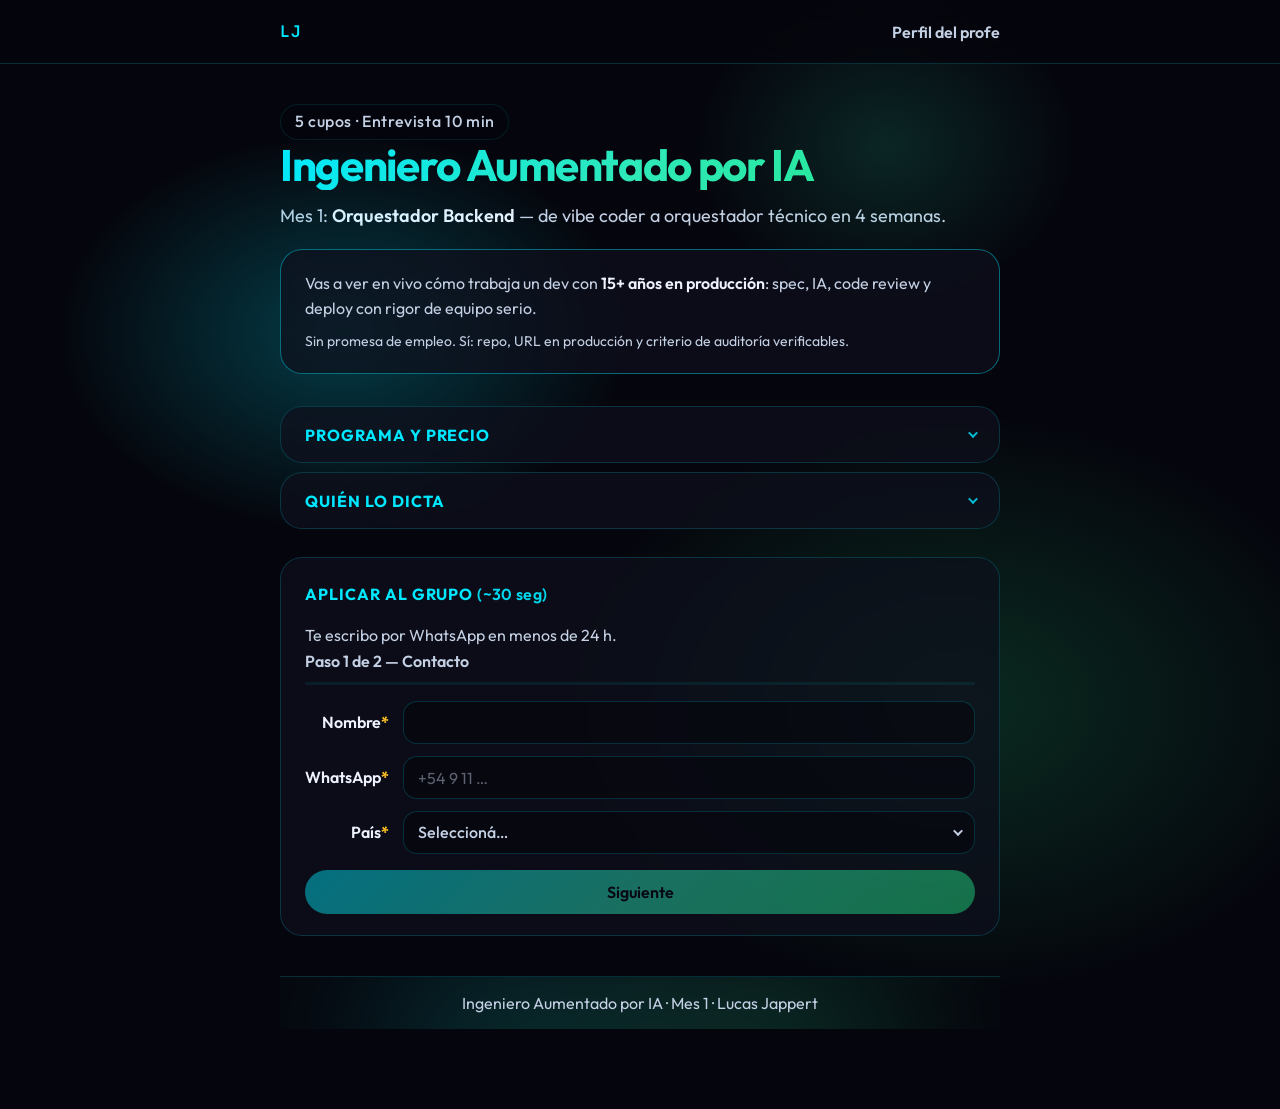
==== index.html @ c698e718 "asd" ====
<!DOCTYPE html>
<html lang="es">

<head>
	<meta charset="UTF-8" />
	<meta name="viewport" content="width=device-width, initial-scale=1" />
	<meta name="theme-color" content="#05060d" />
	<meta name="author" content="Lucas Jappert" />
	<link rel="icon" type="image/svg+xml" href="favicon.svg" />
	<title>Ingeniero Aumentado por IA — Grupo Mes 1</title>
	<meta name="description"
		content="4 semanas · FastAPI · Cursor · code review en vivo. Backend deployado para entrevistas. 5 cupos." />
	<link rel="preconnect" href="https://fonts.googleapis.com" />
	<link rel="preconnect" href="https://fonts.gstatic.com" crossorigin />
	<link
		href="https://fonts.googleapis.com/css2?family=JetBrains+Mono:wght@400;500;600&family=Outfit:wght@400;500;600;700&display=swap"
		rel="stylesheet" />
	<link rel="stylesheet" href="css/styles.css" />
	<script src="js/config.js"></script>
	<!-- Red neuronal (canvas): desactivado — ver js/neural-bg.js -->
	<!-- <script src="js/neural-bg.js" defer></script> -->
	<script src="js/meta-pixel.js" defer></script>
	<script src="js/apply-form.js" defer></script>
	<script src="js/landing-events.js" defer></script>
</head>

<body>

	<header class="site-nav">
		<div class="site-nav__inner">
			<a class="site-nav__brand" href="https://lucasjappert.github.io/myprofile/" target="_blank"
				rel="noopener">LJ</a>
			<a class="site-nav__link" href="https://lucasjappert.github.io/myprofile/" target="_blank"
				rel="noopener">Perfil del profe</a>
		</div>
	</header>

	<main class="wrap">
		<div class="page-mesh" aria-hidden="true">
			<span class="page-mesh__blob page-mesh__blob--cyan"></span>
			<span class="page-mesh__blob page-mesh__blob--green"></span>
			<span class="page-mesh__blob page-mesh__blob--agua"></span>
			<!-- <span class="page-mesh__blob page-mesh__blob--soft"></span> -->
		</div>
		<header class="hero">
			<p class="chip">5 cupos · Entrevista 10 min</p>
			<h1 class="hero__title">Ingeniero Aumentado por IA</h1>
			<p class="lead">
				Mes 1: <strong>Orquestador Backend</strong> — de vibe coder a orquestador técnico en 4 semanas.
			</p>
			<aside class="hero-trust" role="note">
				<p class="hero-trust__main">
					Vas a ver en vivo cómo trabaja un dev con <strong>15+ años en producción</strong>: spec, IA, code
					review y
					deploy con rigor de equipo serio.
				</p>
				<p class="hero-trust__disclaimer">
					Sin promesa de empleo. Sí: repo, URL en producción y criterio de auditoría verificables.
				</p>
			</aside>
		</header>

		<div id="config-warn" class="config-warn" role="status">
			Falta la URL del formulario en <code>js/config.js</code> (<code>FORM_SUBMIT_URL</code>).
		</div>

		<details class="card card--collapsible card--programa">
			<summary class="card__summary">
				<h2 class="section-title">Programa y precio</h2>
				<span class="card__chevron" aria-hidden="true"></span>
			</summary>
			<div class="card__panel">
				<ul class="clean">
					<li><strong>spec → IA ejecuta → vos auditás</strong> (sin vibe coding)</li>
					<li>API <strong>FastAPI</strong> deployada + repo para entrevistas</li>
					<li>Code review: seguridad, tests, mantenibilidad</li>
				</ul>
				<div class="meta-grid meta-grid--compact">
					<div><strong>4 semanas</strong> · 3 clases/semana × 1,5 h</div>
					<div><strong>Grupo:</strong> 5 personas</div>
					<div><strong>Inversión:</strong> <s>USD 249</s> <strong>USD 199</strong>/mes — grupo fundador (+ Cursor Pro ~USD 20/mes)</div>
				</div>
			</div>
		</details>

		<details class="card card--collapsible profe">
			<summary class="card__summary">
				<h2 class="section-title">Quién lo dicta</h2>
				<span class="card__chevron" aria-hidden="true"></span>
			</summary>
			<div class="card__panel">
				<p>
					<strong>Lucas Jappert</strong> · Responsable de Sistemas · 15+ años en producción.<br />
					FastAPI, Node/Vue, Azure DevOps y flujo diario con Cursor en equipo real.
				</p>
				<p>
					<a href="https://lucasjappert.github.io/myprofile/" target="_blank" rel="noopener">Perfil del
						profe</a>
				</p>
			</div>
		</details>

		<section class="card apply-section" id="aplicar">
			<h2 class="section-title">Aplicar al grupo <span class="section-title__meta">(~30 seg)</span></h2>
			<p class="apply-intro">Te escribo por WhatsApp en menos de 24 h.</p>

			<div class="form-steps-header">
				<div class="form-step-meta">
					<p class="form-step-label" id="form-step-label" aria-live="polite">Paso 1 de 2 — Contacto</p>
					<button type="button" class="form-step-back" id="form-prev" hidden>← Atrás</button>
				</div>
				<div class="form-progress" role="progressbar" aria-valuemin="0" aria-valuemax="100" aria-valuenow="0"
					id="form-progress">
					<div class="form-progress__bar" id="form-progress-bar"></div>
				</div>
			</div>

			<form id="apply-form" class="apply-form" novalidate>
				<p class="form-error" role="alert" hidden></p>

				<div class="hp-field" aria-hidden="true">
					<label for="website">Sitio web</label>
					<input type="text" id="website" name="website" tabindex="-1" autocomplete="off" />
				</div>

				<input type="hidden" name="utm_source" />
				<input type="hidden" name="utm_medium" />
				<input type="hidden" name="utm_campaign" />
				<input type="hidden" name="utm_content" />
				<input type="hidden" name="utm_term" />

				<fieldset class="form-group is-active" data-step="1">
					<legend class="form-legend visually-hidden">Contacto</legend>
					<div class="form-field form-field--inline">
						<label for="nombre">Nombre <span class="req">*</span></label>
						<input type="text" id="nombre" name="nombre" required autocomplete="name" />
					</div>
					<div class="form-field form-field--inline">
						<label for="whatsapp">WhatsApp <span class="req">*</span></label>
						<input type="tel" id="whatsapp" name="whatsapp" required placeholder="+54 9 11 …"
							autocomplete="tel" />
					</div>
					<div class="form-field form-field--inline" data-field="pais">
						<span class="form-label" id="pais-label">País <span class="req">*</span></span>
						<div class="field-picker" data-mode="single" data-placeholder="Seleccioná…" role="radiogroup"
							aria-labelledby="pais-label">
							<button type="button" class="field-picker__trigger" aria-haspopup="listbox"
								aria-expanded="false">
								<span class="field-picker__text">Seleccioná…</span>
								<span class="field-picker__chevron" aria-hidden="true"></span>
							</button>
							<div class="field-picker__backdrop" hidden></div>
							<div class="field-picker__sheet" role="listbox" hidden>
								<label class="field-picker__option chip"><input class="visually-hidden" type="radio"
										name="pais" value="Argentina" required
										aria-required="true" /><span>Argentina</span></label>
								<label class="field-picker__option chip"><input class="visually-hidden" type="radio"
										name="pais" value="México" /><span>México</span></label>
								<label class="field-picker__option chip"><input class="visually-hidden" type="radio"
										name="pais" value="Colombia" /><span>Colombia</span></label>
								<label class="field-picker__option chip"><input class="visually-hidden" type="radio"
										name="pais" value="Chile" /><span>Chile</span></label>
								<label class="field-picker__option chip"><input class="visually-hidden" type="radio"
										name="pais" value="España" /><span>España</span></label>
								<label class="field-picker__option chip"><input class="visually-hidden" type="radio"
										name="pais" value="Uruguay" /><span>Uruguay</span></label>
								<label class="field-picker__option chip"><input class="visually-hidden" type="radio"
										name="pais" value="Perú" /><span>Perú</span></label>
								<label class="field-picker__option chip"><input class="visually-hidden" type="radio"
										name="pais" value="otro" /><span>Otro</span></label>
							</div>
						</div>
					</div>
					<div id="pais-otro-wrap" class="form-field form-field--inline hidden">
						<label for="pais_otro">¿Cuál? <span class="opt">(opcional)</span></label>
						<input type="text" id="pais_otro" name="pais_otro" placeholder="País o zona horaria" />
					</div>
				</fieldset>

				<fieldset class="form-group" data-step="2" hidden>
					<legend class="form-legend visually-hidden">Tu perfil</legend>
					<div class="form-field" data-field="experiencia">
						<span class="form-label" id="experiencia-label">¿Cuánto llevás escribiendo código? <span
								class="req">*</span></span>
						<div class="field-picker" data-mode="single" data-placeholder="Elegí una opción"
							role="radiogroup" aria-labelledby="experiencia-label">
							<button type="button" class="field-picker__trigger" aria-haspopup="listbox"
								aria-expanded="false">
								<span class="field-picker__text">Elegí una opción</span>
								<span class="field-picker__chevron" aria-hidden="true"></span>
							</button>
							<div class="field-picker__backdrop" hidden></div>
							<div class="field-picker__sheet" role="listbox" hidden>
								<label class="field-picker__option chip"><input class="visually-hidden" type="radio"
										name="experiencia" value="nada" required
										aria-required="true" /><span>Nada</span></label>
								<label class="field-picker__option chip"><input class="visually-hidden" type="radio"
										name="experiencia" value="menos-6m" /><span>&lt; 6 meses</span></label>
								<label class="field-picker__option chip"><input class="visually-hidden" type="radio"
										name="experiencia" value="6m-2a" /><span>6 meses – 2 años</span></label>
								<label class="field-picker__option chip"><input class="visually-hidden" type="radio"
										name="experiencia" value="2-5a" /><span>2 – 5 años</span></label>
								<label class="field-picker__option chip"><input class="visually-hidden" type="radio"
										name="experiencia" value="5a-mas" /><span>&gt; 5 años</span></label>
							</div>
						</div>
					</div>
					<div class="form-field" data-field="areas">
						<span class="form-label" id="areas-label">¿En qué áreas te movés? <span
								class="req">*</span></span>
						<div class="field-picker" data-mode="multi" data-placeholder="Elegí una o más" role="group"
							aria-labelledby="areas-label">
							<button type="button" class="field-picker__trigger" aria-haspopup="listbox"
								aria-expanded="false">
								<span class="field-picker__text">Elegí una o más</span>
								<span class="field-picker__chevron" aria-hidden="true"></span>
							</button>
							<div class="field-picker__backdrop" hidden></div>
							<div class="field-picker__sheet" role="listbox" hidden>
								<label class="field-picker__option chip"><input class="visually-hidden" type="checkbox"
										name="areas" value="Frontend" /><span>Frontend</span></label>
								<label class="field-picker__option chip"><input class="visually-hidden" type="checkbox"
										name="areas" value="Backend" /><span>Backend</span></label>
								<label class="field-picker__option chip"><input class="visually-hidden" type="checkbox"
										name="areas" value="Full stack" /><span>Full stack</span></label>
								<label class="field-picker__option chip"><input class="visually-hidden" type="checkbox"
										name="areas" value="Base de datos" /><span>Base de datos</span></label>
								<label class="field-picker__option chip"><input class="visually-hidden" type="checkbox"
										name="areas" value="DevOps" /><span>DevOps / infra</span></label>
								<label class="field-picker__option chip"><input class="visually-hidden" type="checkbox"
										name="areas" value="Ninguna" /><span>Ninguna</span></label>
								<div class="field-picker__footer">
									<button type="button" class="btn btn-primary field-picker__done">Listo</button>
								</div>
							</div>
						</div>
					</div>
					<div class="form-field" data-field="ia_codear">
						<span class="form-label" id="ia-codear-label">¿Usaste IA para codear? <span
								class="req">*</span></span>
						<div class="field-picker" data-mode="single" data-placeholder="Elegí una opción"
							role="radiogroup" aria-labelledby="ia-codear-label">
							<button type="button" class="field-picker__trigger" aria-haspopup="listbox"
								aria-expanded="false">
								<span class="field-picker__text">Elegí una opción</span>
								<span class="field-picker__chevron" aria-hidden="true"></span>
							</button>
							<div class="field-picker__backdrop" hidden></div>
							<div class="field-picker__sheet" role="listbox" hidden>
								<label class="field-picker__option chip"><input class="visually-hidden" type="radio"
										name="ia_codear" value="cursor-diario" required
										aria-required="true" /><span>Cursor a diario</span></label>
								<label class="field-picker__option chip"><input class="visually-hidden" type="radio"
										name="ia_codear" value="chatgpt-ocasional" /><span>ChatGPT
										ocasional</span></label>
								<label class="field-picker__option chip"><input class="visually-hidden" type="radio"
										name="ia_codear" value="poco" /><span>Poco / recién</span></label>
								<label class="field-picker__option chip"><input class="visually-hidden" type="radio"
										name="ia_codear" value="no-ia" /><span>No uso IA para codear</span></label>
							</div>
						</div>
					</div>
					<p class="form-profile-warn" id="profile-warn" role="status" hidden>
						Revisá: marcaste sin experiencia pero sí áreas o IA avanzada.
					</p>
					<div class="form-field" data-field="costaria">
						<div class="form-label-row">
							<label for="costaria">¿Qué te costaría más implementar solo hoy?
								<span class="label-meta">(1–3 frases) <span class="req">*</span></span></label>
							<span class="form-char-count" id="costaria-count" aria-live="polite">0 / 15</span>
						</div>
						<textarea id="costaria" name="costaria" rows="1" required
							placeholder="Ej: API con auth y deploy en un VPS" data-autogrow></textarea>
					</div>
					<div class="form-field form-field--optional-row">
						<input type="url" id="github" name="github" placeholder="GitHub / GitLab (opcional)" />
						<input type="email" id="email" name="email" placeholder="Email (opcional)"
							autocomplete="email" />
					</div>
				</fieldset>

				<div class="form-step-nav-wrap">
					<div class="form-step-nav">
						<button type="button" class="btn btn-primary" id="form-next" disabled>Siguiente</button>
						<button type="submit" class="btn btn-primary btn-submit" id="form-submit" hidden disabled>
							<span class="btn-label">Aplicar al grupo</span>
							<span class="btn-loading" hidden>Enviando…</span>
						</button>
					</div>
				</div>
				<p class="form-post-cta" id="form-post-cta">
					No es pago ni cupo garantizado. Te escribo por WhatsApp para la entrevista de 10 min.
				</p>
			</form>
		</section>

		<footer class="site-footer">
			<p>Ingeniero Aumentado por IA · Mes 1 · Lucas Jappert</p>
			<span class="site-footer__glow" aria-hidden="true"></span>
		</footer>
	</main>

	<div id="form-submit-overlay" class="form-submit-overlay" hidden aria-hidden="true">
		<div class="form-submit-overlay__panel" role="status" aria-live="polite" aria-busy="true">
			<div class="form-submit-overlay__spinner" aria-hidden="true"></div>
			<p class="form-submit-overlay__title">Enviando tu aplicación</p>
			<p class="form-submit-overlay__hint">Solo unos segundos. No cierres esta pestaña.</p>
		</div>
	</div>
</body>

</html>
---- css/styles.css ----
:root {
  --celeste: #00e8ff;
  --celeste-dim: #00b8d4;
  --agua: #2ee8b8;
  --agua-dim: #1bc99a;
  --verde: #22e884;
  --verde-dim: #0d9f6e;

  --bg-deep: #05060d;
  --bg-surface: #0c0e18;
  --bg-card: rgba(14, 16, 28, 0.72);
  --text: #eef2ff;
  --text-muted: #c4d0e4;
  --border: rgba(0, 232, 255, 0.18);
  --gradient-brand: linear-gradient(
    135deg,
    var(--celeste) 0%,
    var(--agua) 50%,
    var(--verde) 100%
  );
  --gradient-soft: linear-gradient(
    120deg,
    rgba(0, 232, 255, 0.1),
    rgba(46, 232, 184, 0.08),
    rgba(34, 232, 132, 0.1)
  );
  --shadow-glow: 0 0 32px rgba(0, 232, 255, 0.12), 0 0 48px rgba(34, 232, 132, 0.06);
  --radius: 14px;
  --radius-lg: 22px;
  --nav-h: 3.65rem;
  --font-sans: "Outfit", system-ui, sans-serif;
  --font-mono: "JetBrains Mono", ui-monospace, monospace;
  --text-base: 1.125rem;
  --text-sm: 1rem;
  --text-xs: 0.875rem;
  --text-lg: 1.25rem;
}

@media (min-width: 768px) {
  :root {
    --nav-h: 4rem;
  }
}

*,
*::before,
*::after {
  box-sizing: border-box;
}

html {
  scroll-behavior: smooth;
}

@media (prefers-reduced-motion: reduce) {
  html {
    scroll-behavior: auto;
  }

  *,
  *::before,
  *::after {
    animation-duration: 0.01ms !important;
    animation-iteration-count: 1 !important;
    transition-duration: 0.01ms !important;
  }
}

body {
  margin: 0;
  font-family: var(--font-sans);
  font-size: var(--text-base);
  line-height: 1.75;
  color: var(--text);
  background: var(--bg-deep);
  -webkit-font-smoothing: antialiased;
  min-height: 100dvh;
  overflow-x: hidden;
}

a {
  color: var(--celeste);
  text-decoration: none;
  transition: color 0.2s ease;
}

a:hover {
  color: var(--agua);
}

:focus {
  outline: none;
}

:focus-visible {
  outline: 2px solid var(--celeste);
  outline-offset: 3px;
  border-radius: 4px;
}

::selection {
  background: rgba(46, 232, 184, 0.35);
  color: var(--text);
}

/* —— Layout —— */

.page-mesh {
  position: absolute;
  inset: 0;
  z-index: 0;
  pointer-events: none;
  /* overflow: hidden; */
}

.page-mesh__blob {
  position: absolute;
  display: block;
  border-radius: 50%;
  pointer-events: none;
}

.page-mesh__blob--cyan {
  width: min(120vw, 920px);
  height: min(82vh, 640px);
  left: -55%;
  top: -5%;
  background: radial-gradient(ellipse 50% 50% at 50% 50%, rgba(0, 232, 255, 0.24), transparent 62%);
}

.page-mesh__blob--green {
  width: min(105vw, 800px);
  height: min(78vh, 580px);
  right: -50%;
  bottom: 11%;
  background: radial-gradient(ellipse 50% 50% at 50% 50%, rgba(34, 232, 132, 0.16), transparent 100%);
}

.page-mesh__blob--agua {
  width: min(88vw, 660px);
  height: min(72vh, 540px);
  right: -30%;
  top: -18%;
  background: radial-gradient(ellipse 50% 50% at 50% 50%, rgba(46, 232, 184, 0.14), transparent 58%);
}

.page-mesh__blob--soft {
  width: min(72vw, 540px);
  height: min(48vh, 400px);
  left: 28%;
  top: -6%;
  background: radial-gradient(ellipse 50% 50% at 50% 50%, rgba(255, 255, 255, 0.05), transparent 62%);
}

/* Red neuronal (canvas) — desactivado; ver js/neural-bg.js
.page-mesh__canvas {
  display: block;
  width: 100%;
  height: 100%;
}
*/

.site-nav {
  position: sticky;
  top: 0;
  z-index: 10;
  height: var(--nav-h);
  display: flex;
  align-items: center;
  border-bottom: 1px solid var(--border);
  background: rgba(5, 6, 13, 0.82);
  backdrop-filter: blur(12px);
}

.site-nav__inner {
  width: min(720px, 92vw);
  margin-inline: auto;
  display: flex;
  align-items: center;
  justify-content: space-between;
  gap: 1rem;
}

.site-nav__brand {
  font-family: var(--font-mono);
  font-weight: 700;
  font-size: var(--text-sm);
  letter-spacing: 0.04em;
  color: var(--celeste);
  text-decoration: none;
}

.site-nav__brand:hover {
  color: var(--agua);
}

.site-nav__link {
  font-size: var(--text-sm);
  font-weight: 600;
  color: var(--text-muted);
}

.site-nav__link:hover {
  color: var(--celeste);
}

.wrap {
  position: relative;
  z-index: 1;
  width: min(720px, 92vw);
  margin: 0 auto;
  padding: 2rem 0 4rem;
  /* overflow-x: hidden; */
}

@media (min-width: 768px) {
  .wrap {
    padding: 2.5rem 0 5rem;
  }
}

/* —— Hero —— */

.hero {
  margin-bottom: 2rem;
}

.chip {
  display: inline-block;
  padding: 0.35rem 0.75rem;
  font-size: var(--text-xs);
  font-weight: 600;
  letter-spacing: 0.04em;
  border-radius: 999px;
  background: rgba(0, 232, 255, 0.12);
  border: 1px solid rgba(0, 232, 255, 0.32);
  color: #8eeaff;
  margin-bottom: 1rem;
}

.chip--verde {
  background: rgba(34, 232, 132, 0.1);
  border-color: rgba(34, 232, 132, 0.32);
  color: var(--verde);
}

.hero__title {
  margin: 0 0 0.75rem;
  font-size: clamp(1.85rem, 6vw, 2.75rem);
  font-weight: 700;
  letter-spacing: -0.03em;
  line-height: 1.15;
  background: var(--gradient-brand);
  -webkit-background-clip: text;
  background-clip: text;
  color: transparent;
}

.hero__subtitle {
  margin: 0 0 0.35rem;
  font-size: var(--text-lg);
  font-weight: 600;
  color: var(--text);
  line-height: 1.35;
}

.lead {
  margin: 0;
  width: 100%;
  max-width: none;
  color: var(--text-muted);
  font-size: var(--text-base);
  line-height: 1.6;
}

.lead strong {
  color: var(--text);
  font-weight: 600;
}

.hero-trust {
  margin: 1.1rem 0 0;
  width: 100%;
  max-width: none;
  box-sizing: border-box;
  padding: 1.35rem 1.5rem;
  font-size: var(--text-sm);
  line-height: 1.55;
  color: var(--text-muted);
  background: var(--bg-card);
  border: 1px solid rgba(0, 232, 255, 0.42);
  border-radius: var(--radius-lg);
  backdrop-filter: blur(12px);
}

.hero-trust__main {
  margin: 0;
}

.hero-trust__main strong {
  color: var(--text);
  font-weight: 600;
}

.hero-trust__disclaimer {
  margin: 0.65rem 0 0;
  font-size: var(--text-xs);
  color: var(--text-muted);
  line-height: 1.45;
}

/* —— Cards & sections —— */

.section-title {
  margin: 0 0 0.85rem;
  font-size: var(--text-sm);
  font-weight: 700;
  letter-spacing: 0.06em;
  text-transform: uppercase;
  color: var(--celeste);
}

.section-title__meta {
  font-weight: 600;
  letter-spacing: 0.02em;
  text-transform: none;
  opacity: 0.92;
}

.card {
  background: var(--bg-card);
  border: 1px solid var(--border);
  border-radius: var(--radius-lg);
  backdrop-filter: blur(12px);
  padding: 1.35rem 1.5rem;
  margin-bottom: 1rem;
  transition: border-color 0.25s ease, box-shadow 0.25s ease;
}

.card:hover {
  border-color: rgba(46, 232, 184, 0.28);
  box-shadow: 0 8px 28px rgba(0, 232, 255, 0.08);
}

.card p {
  margin: 0;
  color: var(--text-muted);
  font-size: var(--text-sm);
  line-height: 1.65;
}

.card p + p {
  margin-top: 0.65rem;
}

.card p strong {
  color: var(--text);
}

ul.clean {
  margin: 0;
  padding-left: 1.2rem;
  color: var(--text-muted);
  font-size: var(--text-sm);
}

ul.clean li {
  margin-bottom: 0.5rem;
}

ul.clean li strong {
  color: var(--text);
}

.card--programa .meta-grid--compact {
  margin: 1rem 0 0;
  font-size: var(--text-sm);
  color: var(--text-muted);
}

/* —— Collapsible info cards —— */

.card--collapsible {
  padding: 0;
  margin-bottom: 0.55rem;
}

.card__summary {
  display: flex;
  align-items: center;
  justify-content: space-between;
  gap: 0.75rem;
  padding: 0.85rem 1.5rem;
  cursor: pointer;
  list-style: none;
  user-select: none;
}

.card__summary::-webkit-details-marker {
  display: none;
}

.card__summary::marker {
  content: "";
}

.card__summary .section-title {
  margin: 0;
  flex: 1;
  min-width: 0;
}

.card__summary:focus-visible {
  outline: 2px solid var(--celeste);
  outline-offset: -2px;
  border-radius: var(--radius-lg);
}

.card__panel {
  padding: 0 1.5rem 1.25rem;
}

.card--collapsible[open] .card__summary {
  padding-bottom: 0.65rem;
}

.card__chevron {
  flex-shrink: 0;
  width: 0.45rem;
  height: 0.45rem;
  border-right: 2px solid var(--celeste);
  border-bottom: 2px solid var(--celeste);
  transform: rotate(45deg) translateY(-2px);
  opacity: 0.8;
  transition: transform 0.2s ease;
}

.card--collapsible[open] .card__chevron {
  transform: rotate(-135deg) translateY(1px);
}

@media (prefers-reduced-motion: reduce) {
  .card__chevron {
    transition: none;
  }
}

.hidden {
  display: none !important;
}

.meta-grid {
  display: grid;
  gap: 0.55rem;
  font-size: var(--text-sm);
  color: var(--text-muted);
}

.meta-grid strong {
  color: var(--text);
  font-weight: 600;
}

.profe a {
  font-weight: 600;
}

/* —— Buttons —— */

.cta-row {
  display: flex;
  flex-wrap: wrap;
  gap: 0.75rem;
  margin-top: 1.75rem;
}

.btn {
  display: inline-flex;
  align-items: center;
  justify-content: center;
  gap: 0.5rem;
  padding: 0.75rem 1.35rem;
  font-family: inherit;
  font-size: var(--text-sm);
  font-weight: 600;
  border-radius: 999px;
  border: none;
  cursor: pointer;
  text-decoration: none;
  transition: transform 0.2s ease, box-shadow 0.2s ease, opacity 0.2s ease;
}

.btn:focus-visible {
  outline: 2px solid var(--celeste);
  outline-offset: 3px;
}

.btn:active {
  transform: scale(0.98);
}

.btn-primary {
  color: var(--bg-deep);
  background: var(--gradient-brand);
  box-shadow: 0 4px 24px rgba(0, 232, 255, 0.22);
}

.btn-primary:hover {
  box-shadow: 0 6px 28px rgba(34, 232, 132, 0.28);
  color: var(--bg-deep);
}

.btn-primary:disabled,
.btn-submit:disabled {
  opacity: 0.45;
  cursor: not-allowed;
  box-shadow: none;
  transform: none;
}

.btn-primary:disabled:hover,
.btn-submit:disabled:hover {
  box-shadow: none;
}

.btn-primary.is-ready {
  box-shadow: 0 4px 28px rgba(0, 232, 255, 0.28);
}

.btn-ghost {
  color: var(--text);
  background: transparent;
  border: 1px solid var(--border);
}

.btn-ghost:hover {
  border-color: var(--celeste);
  color: var(--celeste);
}

/* —— Footer —— */

.site-footer {
  position: relative;
  margin-top: 2.5rem;
  padding: 12px 0;
  border-top: 1px solid var(--border);
  text-align: center;
  font-size: var(--text-sm);
  color: var(--text-muted);
  overflow: hidden;
}

.site-footer p {
  margin: 0;
  position: relative;
  z-index: 1;
}

.site-footer__glow {
  position: absolute;
  bottom: -60px;
  left: 50%;
  transform: translateX(-50%);
  width: 70%;
  height: 100px;
  background: var(--gradient-brand);
  filter: blur(80px);
  opacity: 0.3;
  pointer-events: none;
}

/* —— Thank-you —— */

.thanks-actions {
  margin-top: 0.25rem;
}

.thanks-actions .btn-primary {
  display: flex;
  width: 100%;
  justify-content: center;
}

.thanks-steps {
  counter-reset: step;
  list-style: none;
  padding: 0;
  margin: 0;
}

.thanks-steps li {
  counter-increment: step;
  position: relative;
  padding-left: 2.25rem;
  margin-bottom: 0.75rem;
  color: var(--text-muted);
  font-size: var(--text-sm);
}

.thanks-steps li strong {
  color: var(--text);
}

.thanks-steps li::before {
  content: counter(step);
  position: absolute;
  left: 0;
  top: 0.1rem;
  width: 1.5rem;
  height: 1.5rem;
  border-radius: 50%;
  font-family: var(--font-mono);
  font-size: 0.7rem;
  font-weight: 700;
  display: flex;
  align-items: center;
  justify-content: center;
  color: var(--bg-deep);
  background: var(--gradient-brand);
  box-shadow: 0 0 12px rgba(0, 232, 255, 0.25);
}

/* —— Config warning —— */

.config-warn {
  background: rgba(251, 191, 36, 0.1);
  border: 1px solid rgba(251, 191, 36, 0.35);
  color: #fcd34d;
  padding: 0.85rem 1rem;
  border-radius: var(--radius);
  font-size: var(--text-sm);
  margin-bottom: 1rem;
  display: none;
  line-height: 1.5;
}

.config-warn.visible {
  display: block;
}

.config-warn code {
  font-family: var(--font-mono);
  font-size: 0.85em;
}

/* —— Apply form —— */

.apply-section {
  margin-top: 1.75rem;
}

.apply-section.card:hover,
.apply-section:hover {
  border-color: var(--border);
  box-shadow: none;
}

.apply-section .card:hover {
  border-color: var(--border);
  box-shadow: none;
}

.form-progress {
  height: 3px;
  margin: 0;
  border-radius: 999px;
  background: rgba(0, 232, 255, 0.08);
  overflow: hidden;
}

@media (max-width: 640px) {
  .form-progress {
    height: 5px;
  }
}

.form-progress__bar {
  display: block;
  width: 0;
  height: 100%;
  border-radius: inherit;
  background: var(--gradient-brand);
  transition: width 0.25s ease;
}

.apply-intro {
  margin: 0 0 0.85rem;
  color: var(--text-muted);
  font-size: var(--text-sm);
}

.form-steps-header {
  margin-bottom: 1rem;
}

.form-step-meta {
  display: flex;
  align-items: center;
  justify-content: space-between;
  gap: 0.75rem;
  margin-bottom: 0.5rem;
}

.form-step-label {
  margin: 0;
  flex: 1;
  min-width: 0;
  font-size: var(--text-sm);
  font-weight: 600;
  color: var(--text);
}

.form-step-back {
  flex-shrink: 0;
  margin: 0;
  padding: 0.2rem 0;
  font-family: inherit;
  font-size: var(--text-xs);
  font-weight: 500;
  line-height: 1.3;
  color: var(--text-muted);
  background: none;
  border: none;
  cursor: pointer;
  white-space: nowrap;
  transition: color 0.2s ease;
}

.form-step-back:hover {
  color: var(--celeste);
}

.form-step-back:focus-visible {
  outline: 2px solid var(--celeste);
  outline-offset: 2px;
  border-radius: 2px;
}

.form-step-back[hidden] {
  display: none;
}

.visually-hidden {
  position: absolute;
  width: 1px;
  height: 1px;
  padding: 0;
  margin: -1px;
  overflow: hidden;
  clip: rect(0, 0, 0, 0);
  white-space: nowrap;
  border: 0;
}

.form-required-note,
.form-hint,
.form-post-cta {
  margin: 0;
  font-size: var(--text-xs);
  color: var(--text-muted);
  line-height: 1.5;
}

.form-required-note {
  margin-bottom: 0.25rem;
}

.form-hint {
  margin-top: 0.35rem;
}

.form-field > .form-hint:first-child {
  margin-top: 0;
  margin-bottom: 0.4rem;
}

.form-post-cta {
  flex: 1 1 100%;
  margin-top: 0.15rem;
  color: rgba(196, 208, 228, 0.85);
}

.apply-form {
  display: flex;
  flex-direction: column;
  gap: 0.85rem;
}

#apply-form[data-current-step="2"] {
  gap: 0.65rem;
}

#apply-form[data-current-step="2"] fieldset[data-step="2"] {
  display: flex;
  flex-direction: column;
  gap: 1rem;
}

#apply-form[data-current-step="2"] fieldset[data-step="2"] .form-field + .form-field {
  margin-top: 0;
}

#apply-form[data-current-step="2"] fieldset[data-step="2"] .form-profile-warn {
  margin: 0;
}

#apply-form[data-current-step="2"] .form-label,
#apply-form[data-current-step="2"] .form-field > label {
  margin-bottom: 0.3rem;
}

.form-group[hidden] {
  display: none !important;
}

.form-required-note {
  margin: 0;
  font-size: var(--text-xs);
  color: var(--text-muted);
  line-height: 1.5;
}

.form-hint {
  display: block;
  margin: 0.25rem 0 0;
  font-size: var(--text-xs);
  color: var(--text-muted);
  line-height: 1.45;
}

.form-error {
  margin: 0;
  padding: 0.75rem 1rem;
  border-radius: var(--radius);
  background: rgba(248, 113, 113, 0.12);
  border: 1px solid rgba(248, 113, 113, 0.35);
  color: #fecaca;
  font-size: var(--text-sm);
  line-height: 1.5;
}

.form-error[hidden] {
  display: none;
}

.hp-field {
  position: absolute;
  left: -9999px;
  width: 1px;
  height: 1px;
  overflow: hidden;
  opacity: 0;
  pointer-events: none;
}

.form-group {
  margin: 0;
  padding: 0;
  border: none;
  min-width: 0;
}

.form-legend {
  margin: 0 0 0.85rem;
  padding: 0;
  font-size: var(--text-xs);
  font-weight: 700;
  letter-spacing: 0.06em;
  text-transform: uppercase;
  color: var(--agua);
}

.apply-form .form-field + .form-field {
  margin-top: 0.75rem;
}

.form-field.is-complete > .form-label::after,
.form-field.is-complete > .form-label-row label::after {
  content: " ✓";
  color: var(--agua);
  font-weight: 700;
  font-size: 0.9em;
}

.form-label-row {
  display: flex;
  align-items: baseline;
  justify-content: space-between;
  gap: 0.65rem;
  margin-bottom: 0.35rem;
}

.form-label-row label {
  margin-bottom: 0;
  flex: 1;
  min-width: 0;
  font-size: var(--text-sm);
  font-weight: 600;
  color: var(--text);
}

.form-label-row .label-meta {
  font-weight: 500;
  color: var(--text-muted);
}

.form-char-count {
  flex-shrink: 0;
  font-size: var(--text-xs);
  font-weight: 500;
  color: var(--text-muted);
  white-space: nowrap;
}

.form-char-count.is-valid {
  color: var(--agua);
}

.form-field label,
.form-label {
  display: block;
  margin-bottom: 0.4rem;
  font-size: var(--text-sm);
  font-weight: 600;
  color: var(--text);
}

/* Paso contacto: misma columna de labels → inputs alineados y mismo ancho */
.apply-form fieldset[data-step="1"] {
  display: grid;
  grid-template-columns: max-content minmax(0, 1fr);
  column-gap: 0.75rem;
  row-gap: 0.75rem;
  align-items: center;
}

.apply-form fieldset[data-step="1"] .form-field--inline {
  display: grid;
  grid-template-columns: subgrid;
  grid-column: 1 / -1;
  align-items: center;
}

.apply-form fieldset[data-step="1"] .form-field--inline + .form-field--inline {
  margin-top: 0;
}

.apply-form fieldset[data-step="1"] .form-field--inline label {
  margin-bottom: 0;
  grid-column: 1;
  align-self: center;
  display: flex;
  align-items: center;
  justify-content: flex-end;
  text-align: right;
  padding-right: 0.15rem;
  line-height: 1.35;
}

.apply-form fieldset[data-step="1"] .form-field--inline input,
.apply-form fieldset[data-step="1"] .form-field--inline select,
.apply-form fieldset[data-step="1"] .form-field--inline .field-picker {
  grid-column: 2;
  width: 100%;
  min-width: 0;
}

.apply-form fieldset[data-step="1"] .form-field--inline > .form-label {
  margin-bottom: 0;
  grid-column: 1;
  align-self: center;
  display: flex;
  align-items: center;
  justify-content: flex-end;
  text-align: right;
  padding-right: 0.15rem;
  line-height: 1.35;
}

.apply-form fieldset[data-step="1"] .form-field--inline .form-hint {
  grid-column: 2;
  margin-top: 0;
}

@supports not (grid-template-columns: subgrid) {
  .apply-form fieldset[data-step="1"] .form-field--inline {
    display: grid;
    grid-template-columns: 6.75rem minmax(0, 1fr);
    column-gap: 0.75rem;
    align-items: center;
  }

  .form-field--inline label,
  .form-field--inline > .form-label {
    margin-bottom: 0;
    align-self: center;
    display: flex;
    align-items: center;
    justify-content: flex-end;
    text-align: right;
    line-height: 1.35;
  }

  .form-field--inline input,
  .form-field--inline select,
  .form-field--inline .field-picker {
    width: 100%;
    min-width: 0;
  }

  .form-field--inline .form-hint {
    grid-column: 2;
    margin-top: 0;
  }
}

.req {
  color: #fbbf24;
  font-weight: 700;
}

.opt {
  font-weight: 500;
  color: var(--text-muted);
}

.apply-form input[type="text"],
.apply-form input[type="tel"],
.apply-form input[type="email"],
.apply-form input[type="url"],
.apply-form textarea,
.apply-form select {
  width: 100%;
  padding: 0.65rem 0.85rem;
  font-family: inherit;
  font-size: var(--text-sm);
  color: var(--text);
  background-color: rgba(5, 6, 13, 0.6);
  border: 1px solid var(--border);
  border-radius: var(--radius);
  transition: border-color 0.2s ease, box-shadow 0.2s ease;
}

.apply-form select {
  appearance: none;
  cursor: pointer;
  padding-right: 2rem;
  background-image: linear-gradient(45deg, transparent 50%, var(--text-muted) 50%),
    linear-gradient(135deg, var(--text-muted) 50%, transparent 50%),
    linear-gradient(rgba(5, 6, 13, 0.6), rgba(5, 6, 13, 0.6));
  background-position: calc(100% - 1.1rem) calc(50% + 0.15rem), calc(100% - 0.85rem) calc(50% + 0.15rem),
    0 0;
  background-size: 5px 5px, 5px 5px, 100% 100%;
  background-repeat: no-repeat;
}

.apply-form input.field-invalid,
.apply-form textarea.field-invalid,
.apply-form select.field-invalid {
  border-color: rgba(248, 113, 113, 0.6);
}

.apply-form input.field-invalid:focus-visible,
.apply-form textarea.field-invalid:focus-visible,
.apply-form select.field-invalid:focus-visible {
  border-color: rgba(248, 113, 113, 0.75);
  box-shadow: 0 0 0 3px rgba(248, 113, 113, 0.12);
}

#pais-otro-wrap.hidden,
.pais-otro-wrap.hidden,
.pais-otro-wrap[hidden] {
  display: none;
}

.apply-form textarea {
  resize: none;
  overflow: hidden;
  min-height: 2.75rem;
  max-height: 9rem;
  line-height: 1.55;
}

.apply-form textarea[data-autogrow] {
  min-height: 2.5rem;
}

.apply-form input::placeholder,
.apply-form textarea::placeholder {
  color: rgba(196, 208, 228, 0.45);
}

.apply-form input:focus-visible,
.apply-form textarea:focus-visible,
.apply-form select:focus-visible {
  border-color: var(--celeste);
  box-shadow: 0 0 0 3px rgba(0, 232, 255, 0.15);
}

/* —— Field picker (trigger + modal centrado) —— */

.field-picker {
  position: relative;
}

.field-picker__trigger {
  display: flex;
  width: 100%;
  align-items: center;
  justify-content: space-between;
  gap: 0.65rem;
  margin: 0;
  padding: 0.65rem 0.85rem;
  font-family: inherit;
  font-size: var(--text-sm);
  font-weight: 500;
  text-align: left;
  color: var(--text-muted);
  background: rgba(5, 6, 13, 0.6);
  border: 1px solid var(--border);
  border-radius: var(--radius);
  cursor: pointer;
  transition: border-color 0.2s ease, box-shadow 0.2s ease;
}

.field-picker__text {
  flex: 1;
  min-width: 0;
  overflow: hidden;
  text-overflow: ellipsis;
  white-space: nowrap;
}

.field-picker[data-mode="multi"] .field-picker__trigger.has-value .field-picker__text {
  white-space: normal;
  display: -webkit-box;
  -webkit-line-clamp: 2;
  -webkit-box-orient: vertical;
  line-height: 1.35;
}

.field-picker__trigger.has-value {
  color: var(--text);
  font-weight: 600;
  border-color: rgba(0, 232, 255, 0.28);
  background: rgba(0, 232, 255, 0.06);
}

.field-picker__trigger:focus-visible {
  border-color: var(--celeste);
  box-shadow: 0 0 0 3px rgba(0, 232, 255, 0.15);
  outline: none;
}

.field-picker__chevron {
  flex-shrink: 0;
  width: 0.45rem;
  height: 0.45rem;
  border-right: 2px solid var(--text-muted);
  border-bottom: 2px solid var(--text-muted);
  transform: rotate(45deg) translateY(-2px);
  transition: transform 0.2s ease;
}

.field-picker.is-open .field-picker__chevron {
  transform: rotate(-135deg) translateY(1px);
}

.field-picker__backdrop {
  display: none;
  position: fixed;
  inset: 0;
  z-index: 40;
  background: rgba(5, 6, 13, 0.45);
  /* Refuerzo si el navegador soporta backdrop-filter */
  backdrop-filter: blur(24px) saturate(0.9);
  -webkit-backdrop-filter: blur(24px) saturate(0.9);
}

/* Blur fiable: difumina el contenido de la página (el overlay solo oscurece) */
body.field-picker-open .page-mesh,
body.field-picker-open .site-nav,
body.field-picker-open .wrap {
  filter: blur(12px);
  -webkit-filter: blur(12px);
  /* transition: all 0.1s ease-in-out; */
  pointer-events: none;
  user-select: none;
}

@media (prefers-reduced-motion: reduce) {
  body.field-picker-open .page-mesh,
  body.field-picker-open .site-nav,
  body.field-picker-open .wrap {
    filter: none;
    -webkit-filter: none;
  }

  .field-picker__backdrop {
    backdrop-filter: none;
    -webkit-backdrop-filter: none;
    background: rgba(5, 6, 13, 0.88);
  }
}

.field-picker__backdrop[hidden] {
  display: none !important;
}

.field-picker.is-open .field-picker__backdrop:not([hidden]) {
  display: block;
}

.field-picker__sheet {
  display: none;
  position: fixed;
  inset: 0;
  z-index: 50;
  width: min(92vw, 22rem);
  height: fit-content;
  max-height: min(70dvh, 70vh);
  overflow-y: auto;
  margin: auto;
  padding: 1rem;
  flex-direction: column;
  flex-wrap: nowrap;
  align-items: stretch;
  gap: 0.45rem;
  background: rgba(8, 10, 20, 0.94);
  backdrop-filter: blur(18px) saturate(1.15);
  -webkit-backdrop-filter: blur(18px) saturate(1.15);
  border: 1px solid rgba(0, 232, 255, 0.2);
  border-radius: var(--radius-lg);
  box-shadow: 0 0 10px #000000;
}

.field-picker__header {
  display: flex;
  align-items: flex-start;
  justify-content: space-between;
  gap: 0.65rem;
  margin: 0 0 0.75rem;
  padding-bottom: 0.75rem;
  border-bottom: 1px solid rgba(0, 232, 255, 0.14);
  flex-shrink: 0;
}

.field-picker__title {
  margin: 0;
  padding: 0;
  border-bottom: none;
  font-size: var(--text-sm);
  font-weight: 600;
  color: var(--text);
  line-height: 1.4;
  flex: 1;
  min-width: 0;
}

.field-picker__title .req {
  color: #fbbf24;
  font-weight: 700;
}

.field-picker__close {
  flex-shrink: 0;
  display: flex;
  align-items: center;
  justify-content: center;
  width: 2.25rem;
  height: 2.25rem;
  margin: 0;
  padding: 0;
  font-family: inherit;
  font-size: 1.5rem;
  line-height: 1;
  color: var(--text-muted);
  background: rgba(5, 6, 13, 0.55);
  border: 1px solid var(--border);
  border-radius: var(--radius);
  cursor: pointer;
  transition:
    color 0.2s ease,
    border-color 0.2s ease,
    background 0.2s ease;
}

.field-picker__close:hover {
  color: var(--text);
  border-color: rgba(0, 232, 255, 0.35);
}

.field-picker__close:focus-visible {
  outline: 2px solid var(--celeste);
  outline-offset: 2px;
}

.field-picker__sheet:not([hidden]) {
  display: flex;
}

.field-picker__sheet--portal {
  z-index: 100;
}

.field-picker__backdrop--portal {
  z-index: 90;
}

.field-picker__footer {
  display: none;
  margin-top: 0.5rem;
  padding-top: 0.65rem;
  border-top: 1px solid rgba(0, 232, 255, 0.1);
  flex-shrink: 0;
}

.field-picker__sheet[data-mode="multi"] .field-picker__footer {
  display: block;
}

.field-picker__done {
  display: inline-flex;
  width: 100%;
  justify-content: center;
}

.field-picker__option {
  margin: 0;
}

.field-picker__option.chip {
  width: 100%;
  justify-content: flex-start;
  min-height: 44px;
  padding: 0.55rem 1rem;
  border-radius: var(--radius);
}

/* body.field-picker-open {
  overflow: hidden;
} */

.chip-group {
  display: flex;
  flex-wrap: wrap;
  gap: 0.45rem;
}

.chip {
  position: relative;
  display: inline-flex;
  align-items: center;
  justify-content: center;
  margin: 0;
  padding: 0.38rem 0.85rem;
  font-size: var(--text-sm);
  font-weight: 500;
  line-height: 1.35;
  color: var(--text-muted);
  background: rgba(5, 6, 13, 0.45);
  border: 1px solid rgba(0, 232, 255, 0.1);
  border-radius: 999px;
  cursor: pointer;
  user-select: none;
  transition:
    color 0.2s ease,
    background 0.2s ease,
    border-color 0.2s ease,
    box-shadow 0.2s ease,
    transform 0.15s ease;
}

.chip:hover {
  border-color: rgba(0, 232, 255, 0.35);
  color: var(--text);
}

.chip:has(input:checked) {
  color: var(--bg-deep);
  font-weight: 600;
  background: var(--gradient-brand);
  border-color: transparent;
  box-shadow: 0 2px 16px rgba(0, 232, 255, 0.22);
}

.chip:has(input:focus-visible) {
  outline: 2px solid var(--celeste);
  outline-offset: 2px;
}

.chip:active {
  transform: scale(0.97);
}

.form-field.field-invalid .chip-group,
.form-field.field-invalid .field-picker {
  padding: 0.35rem;
  margin: -0.35rem;
  border-radius: var(--radius);
  outline: 1px solid rgba(248, 113, 113, 0.45);
}

.form-field.field-invalid .field-picker__trigger {
  border-color: rgba(248, 113, 113, 0.6);
}

.form-step-nav-wrap {
  margin-top: 0.15rem;
}

.form-step-nav {
  display: flex;
  flex-wrap: wrap;
  gap: 0.65rem;
}

@media (max-width: 640px) {
  #apply-form[data-current-step="2"] .form-step-nav-wrap {
    position: sticky;
    bottom: 0;
    z-index: 5;
    margin: 0 -0.35rem;
    padding: 0.65rem 0.35rem calc(0.65rem + env(safe-area-inset-bottom, 0px));
    background: linear-gradient(
      to top,
      rgba(5, 6, 13, 0.97) 55%,
      rgba(5, 6, 13, 0.85) 80%,
      transparent
    );
    backdrop-filter: blur(10px);
  }

  #apply-form[data-current-step="2"] {
    padding-bottom: 0.25rem;
  }

  #apply-form[data-current-step="2"] .form-step-nav .btn-submit {
    flex: 1 1 100%;
  }
}

.form-step-nav .btn-primary,
.form-step-nav .btn-submit {
  flex: 1 1 100%;
  width: 100%;
}

.form-step-nav .btn-primary.is-ready:not(:disabled) {
  box-shadow: 0 4px 28px rgba(0, 232, 255, 0.28);
}

#apply-form[data-current-step="1"] #form-submit,
#apply-form[data-current-step="2"] #form-next {
  display: none !important;
}

.form-step-nav #form-submit[hidden],
.form-step-nav #form-next[hidden] {
  display: none !important;
}

.form-field--optional-row {
  display: grid;
  grid-template-columns: 1fr 1fr;
  gap: 0.65rem;
  margin-top: 0.25rem;
}

.form-field--optional-row input {
  width: 100%;
  min-width: 0;
}

@media (max-width: 520px) {
  .form-field--optional-row {
    grid-template-columns: 1fr;
  }
}

.form-actions {
  display: flex;
  flex-direction: column;
  align-items: stretch;
  gap: 0.75rem;
  margin-top: 0;
}

.form-actions[hidden] {
  display: none !important;
}

.form-actions .btn-primary,
.form-actions .btn-submit {
  width: 100%;
}

@media (min-width: 641px) {
  .form-actions {
    flex-direction: row;
    flex-wrap: wrap;
    align-items: center;
  }

  .form-actions .btn-primary,
  .form-actions .btn-submit {
    width: auto;
    min-width: 11rem;
  }
}

@media (max-width: 640px) {
  .btn-submit {
    width: 100%;
  }
}

.form-post-cta {
  margin: 0.75rem 0 0;
  text-align: center;
  font-size: var(--text-sm);
  color: var(--text-muted);
  line-height: 1.5;
}

@media (min-width: 641px) {
  .form-post-cta {
    text-align: left;
  }
}

/* —— Info compact / merged hero card —— */

.info-card {
  margin-bottom: 1rem;
}

.info-compact {
  margin: 0;
  padding: 0;
  list-style: none;
  display: grid;
  gap: 0.5rem;
  font-size: var(--text-sm);
  color: var(--text-muted);
  line-height: 1.5;
}

.info-compact li {
  margin: 0;
  padding: 0;
}

.info-compact li strong {
  color: var(--text);
  font-weight: 600;
}

.btn-loading {
  display: inline;
}

.btn-loading[hidden] {
  display: none;
}

/* —— Envío del formulario (overlay bloqueante) —— */

body.form-submitting {
  overflow: hidden;
}

.form-submit-overlay {
  position: fixed;
  inset: 0;
  z-index: 200;
  display: flex;
  align-items: center;
  justify-content: center;
  padding: 1.5rem;
  background: rgba(5, 6, 13, 0.78);
  backdrop-filter: blur(10px) saturate(0.95);
  -webkit-backdrop-filter: blur(10px) saturate(0.95);
}

.form-submit-overlay[hidden] {
  display: none !important;
}

.form-submit-overlay__panel {
  width: min(100%, 20rem);
  margin: 0;
  padding: 1.5rem 1.35rem 1.35rem;
  text-align: center;
  background: rgba(12, 14, 24, 0.96);
  border: 1px solid rgba(0, 232, 255, 0.22);
  border-radius: var(--radius-lg);
  box-shadow: var(--shadow-glow), 0 16px 48px rgba(0, 0, 0, 0.45);
}

.form-submit-overlay__spinner {
  width: 2.75rem;
  height: 2.75rem;
  margin: 0 auto 1.1rem;
  border: 3px solid rgba(0, 232, 255, 0.14);
  border-top-color: var(--celeste);
  border-right-color: var(--agua);
  border-radius: 50%;
  animation: form-submit-spin 0.85s linear infinite;
}

.form-submit-overlay__title {
  margin: 0 0 0.45rem;
  font-size: var(--text-lg);
  font-weight: 700;
  color: var(--text);
  line-height: 1.35;
}

.form-submit-overlay__hint {
  margin: 0;
  font-size: var(--text-sm);
  color: var(--text-muted);
  line-height: 1.5;
}

@keyframes form-submit-spin {
  to {
    transform: rotate(360deg);
  }
}

@media (prefers-reduced-motion: reduce) {
  .form-submit-overlay__spinner {
    animation: none;
    border-top-color: var(--celeste);
    border-right-color: var(--agua);
    opacity: 0.9;
  }
}

.form-profile-warn {
  margin: 0.5rem 0 0;
  padding: 0.55rem 0.75rem;
  font-size: var(--text-xs);
  color: #fde68a;
  background: rgba(251, 191, 36, 0.1);
  border: 1px solid rgba(251, 191, 36, 0.35);
  border-radius: var(--radius);
  line-height: 1.45;
}

.form-profile-warn[hidden] {
  display: none;
}

@media (max-width: 520px) {
  .field-picker__option.chip {
    min-height: 44px;
    padding: 0.5rem 0.95rem;
  }
}
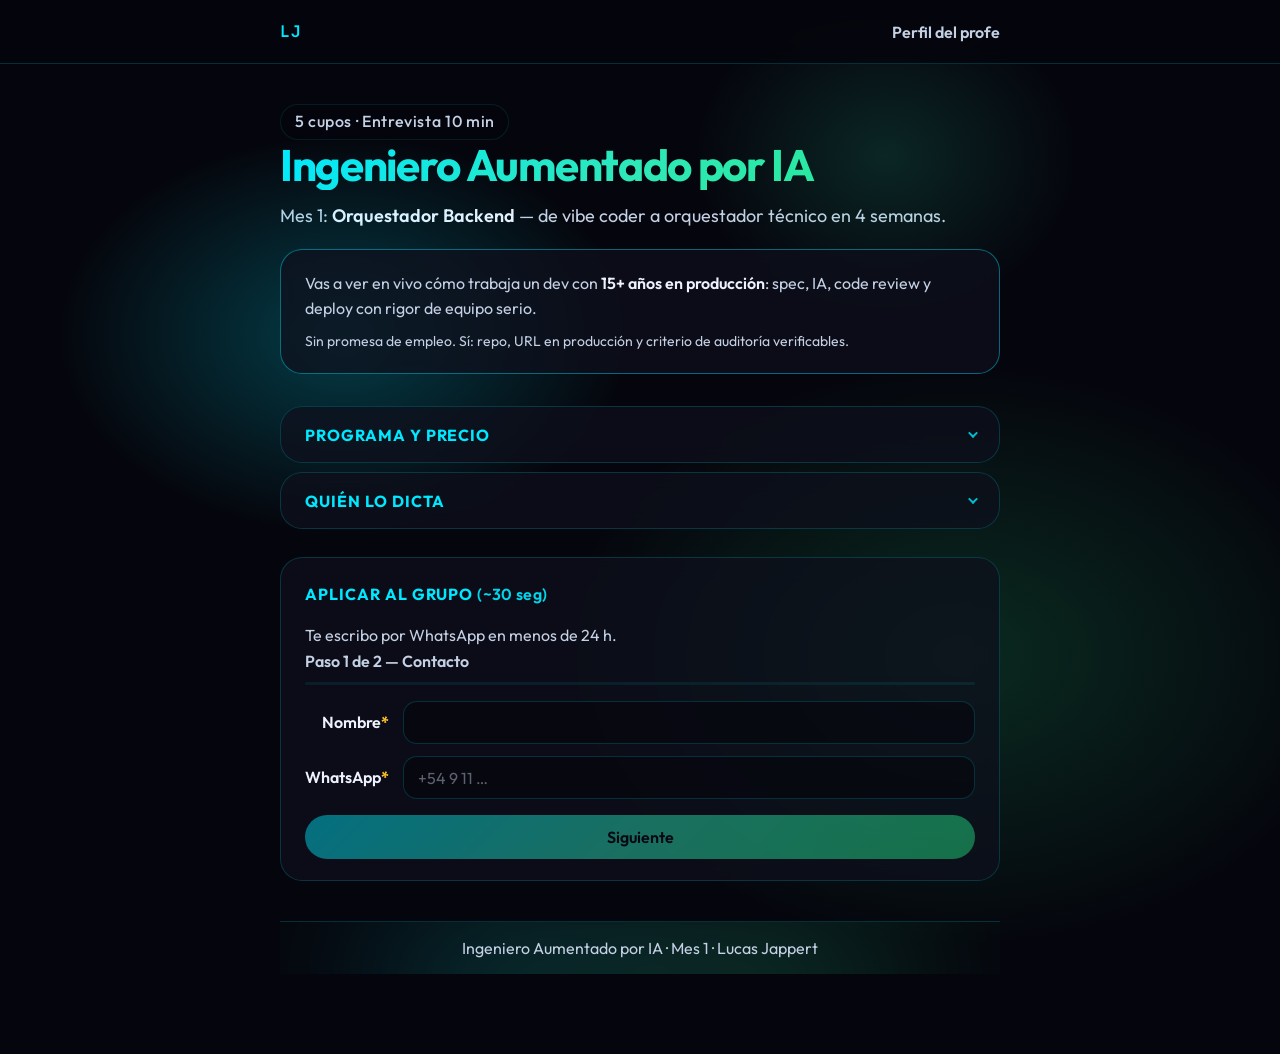
==== commit 52d17456: "asdasd" ====
--- a/index.html
+++ b/index.html
@@ -3,10 +3,12 @@
 
 <head>
 	<meta charset="UTF-8" />
+	<meta http-equiv="Cache-Control" content="no-cache" />
+	<meta http-equiv="Pragma" content="no-cache" />
 	<meta name="viewport" content="width=device-width, initial-scale=1" />
 	<meta name="theme-color" content="#05060d" />
 	<meta name="author" content="Lucas Jappert" />
-	<link rel="icon" type="image/svg+xml" href="favicon.svg" />
+	<link rel="icon" type="image/svg+xml" href="favicon.svg?v=__BUILD__" />
 	<title>Ingeniero Aumentado por IA — Grupo Mes 1</title>
 	<meta name="description"
 		content="4 semanas · FastAPI · Cursor · code review en vivo. Backend deployado para entrevistas. 5 cupos." />
@@ -15,13 +17,13 @@
 	<link
 		href="https://fonts.googleapis.com/css2?family=JetBrains+Mono:wght@400;500;600&family=Outfit:wght@400;500;600;700&display=swap"
 		rel="stylesheet" />
-	<link rel="stylesheet" href="css/styles.css" />
-	<script src="js/config.js"></script>
+	<link rel="stylesheet" href="css/styles.css?v=__BUILD__" />
+	<script src="js/config.js?v=__BUILD__"></script>
 	<!-- Red neuronal (canvas): desactivado — ver js/neural-bg.js -->
-	<!-- <script src="js/neural-bg.js" defer></script> -->
-	<script src="js/meta-pixel.js" defer></script>
-	<script src="js/apply-form.js" defer></script>
-	<script src="js/landing-events.js" defer></script>
+	<!-- <script src="js/neural-bg.js?v=__BUILD__" defer></script> -->
+	<script src="js/meta-pixel.js?v=__BUILD__" defer></script>
+	<script src="js/apply-form.js?v=__BUILD__" defer></script>
+	<script src="js/landing-events.js?v=__BUILD__" defer></script>
 </head>
 
 <body>
@@ -140,40 +142,43 @@
 						<input type="tel" id="whatsapp" name="whatsapp" required placeholder="+54 9 11 …"
 							autocomplete="tel" />
 					</div>
-					<div class="form-field form-field--inline" data-field="pais">
-						<span class="form-label" id="pais-label">País <span class="req">*</span></span>
-						<div class="field-picker" data-mode="single" data-placeholder="Seleccioná…" role="radiogroup"
-							aria-labelledby="pais-label">
-							<button type="button" class="field-picker__trigger" aria-haspopup="listbox"
-								aria-expanded="false">
-								<span class="field-picker__text">Seleccioná…</span>
-								<span class="field-picker__chevron" aria-hidden="true"></span>
-							</button>
-							<div class="field-picker__backdrop" hidden></div>
-							<div class="field-picker__sheet" role="listbox" hidden>
-								<label class="field-picker__option chip"><input class="visually-hidden" type="radio"
-										name="pais" value="Argentina" required
-										aria-required="true" /><span>Argentina</span></label>
-								<label class="field-picker__option chip"><input class="visually-hidden" type="radio"
-										name="pais" value="México" /><span>México</span></label>
-								<label class="field-picker__option chip"><input class="visually-hidden" type="radio"
-										name="pais" value="Colombia" /><span>Colombia</span></label>
-								<label class="field-picker__option chip"><input class="visually-hidden" type="radio"
-										name="pais" value="Chile" /><span>Chile</span></label>
-								<label class="field-picker__option chip"><input class="visually-hidden" type="radio"
-										name="pais" value="España" /><span>España</span></label>
-								<label class="field-picker__option chip"><input class="visually-hidden" type="radio"
-										name="pais" value="Uruguay" /><span>Uruguay</span></label>
-								<label class="field-picker__option chip"><input class="visually-hidden" type="radio"
-										name="pais" value="Perú" /><span>Perú</span></label>
-								<label class="field-picker__option chip"><input class="visually-hidden" type="radio"
-										name="pais" value="otro" /><span>Otro</span></label>
+					<!-- País: oculto (landing solo Argentina). Para volver a mostrar: quitar hidden de #pais-field-wrap -->
+					<div id="pais-field-wrap" class="form-pais-field" hidden>
+						<div class="form-field form-field--inline" data-field="pais">
+							<span class="form-label" id="pais-label">País <span class="req">*</span></span>
+							<div class="field-picker" data-mode="single" data-placeholder="Seleccioná…" role="radiogroup"
+								aria-labelledby="pais-label">
+								<button type="button" class="field-picker__trigger" aria-haspopup="listbox"
+									aria-expanded="false">
+									<span class="field-picker__text">Seleccioná…</span>
+									<span class="field-picker__chevron" aria-hidden="true"></span>
+								</button>
+								<div class="field-picker__backdrop" hidden></div>
+								<div class="field-picker__sheet" role="listbox" hidden>
+									<label class="field-picker__option chip"><input class="visually-hidden" type="radio"
+											name="pais" value="Argentina" required
+											aria-required="true" checked /><span>Argentina</span></label>
+									<label class="field-picker__option chip"><input class="visually-hidden" type="radio"
+											name="pais" value="México" /><span>México</span></label>
+									<label class="field-picker__option chip"><input class="visually-hidden" type="radio"
+											name="pais" value="Colombia" /><span>Colombia</span></label>
+									<label class="field-picker__option chip"><input class="visually-hidden" type="radio"
+											name="pais" value="Chile" /><span>Chile</span></label>
+									<label class="field-picker__option chip"><input class="visually-hidden" type="radio"
+											name="pais" value="España" /><span>España</span></label>
+									<label class="field-picker__option chip"><input class="visually-hidden" type="radio"
+											name="pais" value="Uruguay" /><span>Uruguay</span></label>
+									<label class="field-picker__option chip"><input class="visually-hidden" type="radio"
+											name="pais" value="Perú" /><span>Perú</span></label>
+									<label class="field-picker__option chip"><input class="visually-hidden" type="radio"
+											name="pais" value="otro" /><span>Otro</span></label>
+								</div>
 							</div>
 						</div>
-					</div>
-					<div id="pais-otro-wrap" class="form-field form-field--inline hidden">
-						<label for="pais_otro">¿Cuál? <span class="opt">(opcional)</span></label>
-						<input type="text" id="pais_otro" name="pais_otro" placeholder="País o zona horaria" />
+						<div id="pais-otro-wrap" class="form-field form-field--inline hidden">
+							<label for="pais_otro">¿Cuál? <span class="opt">(opcional)</span></label>
+							<input type="text" id="pais_otro" name="pais_otro" placeholder="País o zona horaria" />
+						</div>
 					</div>
 				</fieldset>
 
--- a/css/styles.css
+++ b/css/styles.css
@@ -1068,6 +1068,11 @@
   box-shadow: 0 0 0 3px rgba(248, 113, 113, 0.12);
 }
 
+#pais-field-wrap[hidden],
+.form-pais-field[hidden] {
+  display: none !important;
+}
+
 #pais-otro-wrap.hidden,
 .pais-otro-wrap.hidden,
 .pais-otro-wrap[hidden] {
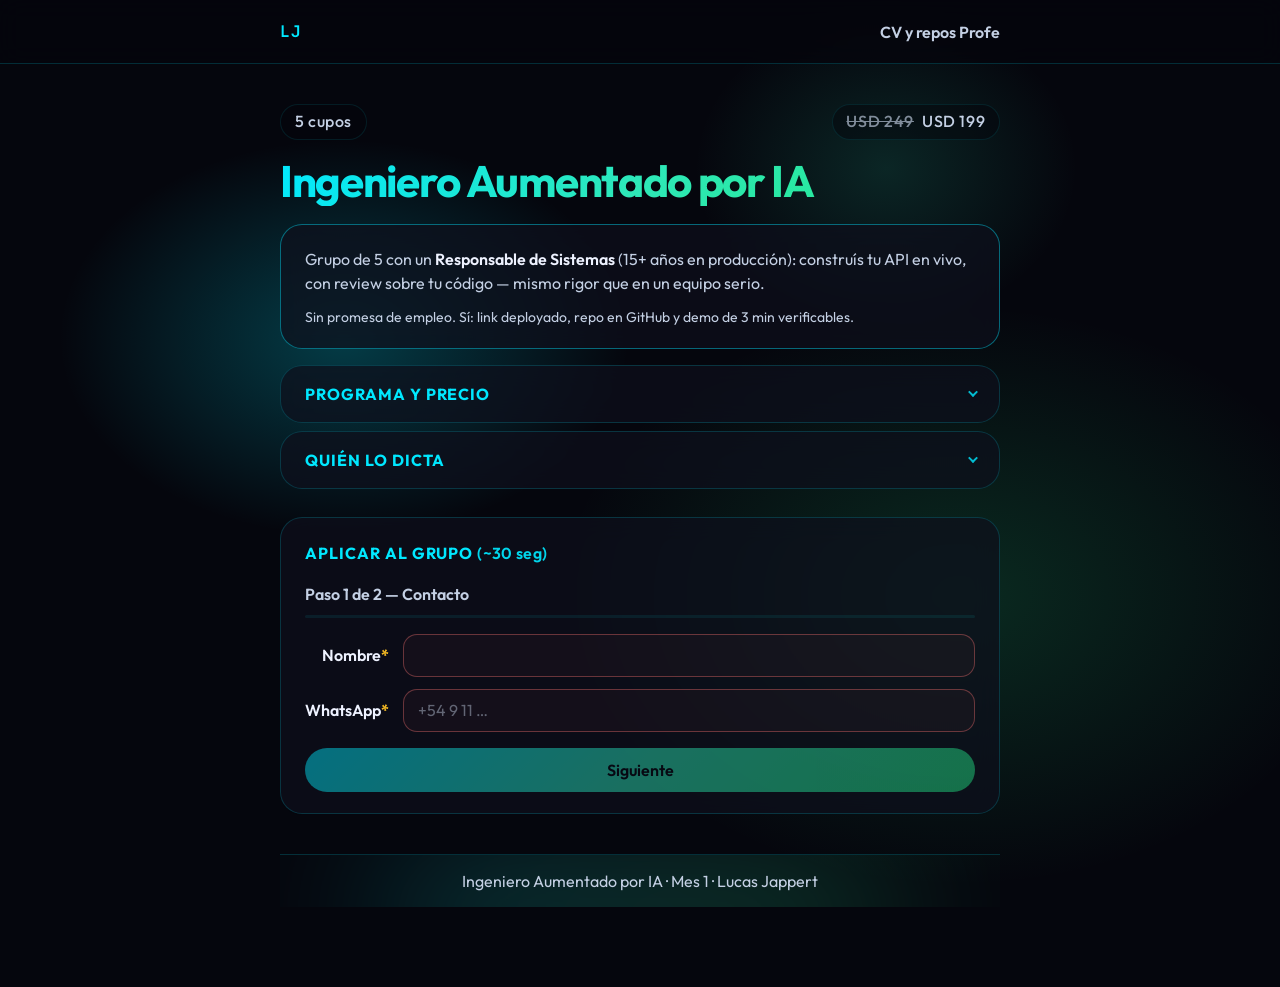
==== commit 155aeb7c: "asdasd" ====
--- a/index.html
+++ b/index.html
@@ -5,13 +5,15 @@
 	<meta charset="UTF-8" />
 	<meta http-equiv="Cache-Control" content="no-cache" />
 	<meta http-equiv="Pragma" content="no-cache" />
-	<meta name="viewport" content="width=device-width, initial-scale=1" />
+	<meta name="viewport"
+		content="width=device-width, initial-scale=1, minimum-scale=1, maximum-scale=1, viewport-fit=cover, user-scalable=no" />
+	<script src="js/no-zoom.js?v=__BUILD__"></script>
 	<meta name="theme-color" content="#05060d" />
 	<meta name="author" content="Lucas Jappert" />
 	<link rel="icon" type="image/svg+xml" href="favicon.svg?v=__BUILD__" />
-	<title>Ingeniero Aumentado por IA — Grupo Mes 1</title>
+	<title>Backend en 4 semanas · Ingeniero Aumentado por IA</title>
 	<meta name="description"
-		content="4 semanas · FastAPI · Cursor · code review en vivo. Backend deployado para entrevistas. 5 cupos." />
+		content="Grupo Mes 1: API FastAPI en producción, repo para entrevistas y code review en vivo. 5 cupos · USD 199." />
 	<link rel="preconnect" href="https://fonts.googleapis.com" />
 	<link rel="preconnect" href="https://fonts.gstatic.com" crossorigin />
 	<link
@@ -32,8 +34,8 @@
 		<div class="site-nav__inner">
 			<a class="site-nav__brand" href="https://lucasjappert.github.io/myprofile/" target="_blank"
 				rel="noopener">LJ</a>
-			<a class="site-nav__link" href="https://lucasjappert.github.io/myprofile/" target="_blank"
-				rel="noopener">Perfil del profe</a>
+			<a class="site-nav__link" href="https://lucasjappert.github.io/myprofile/" target="_blank" rel="noopener">CV
+				y repos Profe</a>
 		</div>
 	</header>
 
@@ -45,19 +47,22 @@
 			<!-- <span class="page-mesh__blob page-mesh__blob--soft"></span> -->
 		</div>
 		<header class="hero">
-			<p class="chip">5 cupos · Entrevista 10 min</p>
+			<div class="hero-chips">
+				<span class="chip">5 cupos</span>
+				<span class="chip"><s class="">USD 249</s> USD 199</span>
+			</div>
 			<h1 class="hero__title">Ingeniero Aumentado por IA</h1>
-			<p class="lead">
-				Mes 1: <strong>Orquestador Backend</strong> — de vibe coder a orquestador técnico en 4 semanas.
+			<p class="lead" hidden>
+				Mes 1 — en <strong>4 semanas</strong> un backend FastAPI en producción que podés mostrar en
+				entrevistas. Dejás de pegar código de Cursor sin auditarlo.
 			</p>
 			<aside class="hero-trust" role="note">
 				<p class="hero-trust__main">
-					Vas a ver en vivo cómo trabaja un dev con <strong>15+ años en producción</strong>: spec, IA, code
-					review y
-					deploy con rigor de equipo serio.
+					Grupo de 5 con un <strong>Responsable de Sistemas</strong> (15+ años en producción): construís tu
+					API en vivo, con review sobre tu código — mismo rigor que en un equipo serio.
 				</p>
 				<p class="hero-trust__disclaimer">
-					Sin promesa de empleo. Sí: repo, URL en producción y criterio de auditoría verificables.
+					Sin promesa de empleo. Sí: link deployado, repo en GitHub y demo de 3 min verificables.
 				</p>
 			</aside>
 		</header>
@@ -66,21 +71,34 @@
 			Falta la URL del formulario en <code>js/config.js</code> (<code>FORM_SUBMIT_URL</code>).
 		</div>
 
-		<details class="card card--collapsible card--programa">
+		<details class="card card--collapsible card--programa" id="programa">
 			<summary class="card__summary">
 				<h2 class="section-title">Programa y precio</h2>
 				<span class="card__chevron" aria-hidden="true"></span>
 			</summary>
 			<div class="card__panel">
+				<p>
+					En 4 semanas armás un <strong>backend que podés mostrar en una entrevista técnica</strong>: API real
+					en FastAPI, con URL pública y un repo que no da vergüenza — no un curso de sintaxis ni de
+					“prompts mágicos”.
+				</p>
 				<ul class="clean">
-					<li><strong>spec → IA ejecuta → vos auditás</strong> (sin vibe coding)</li>
-					<li>API <strong>FastAPI</strong> deployada + repo para entrevistas</li>
-					<li>Code review: seguridad, tests, mantenibilidad</li>
+					<li><strong>Proyecto del mes:</strong> API de suscripciones (usuarios, planes, auth) en un solo repo
+						que crece cada semana hasta el deploy</li>
+					<li><strong>Lo que te diferencia:</strong> saber dirigir Cursor y <strong>auditar</strong> lo que
+						genera (seguridad, tests, mantenibilidad) — con review en vivo sobre tu código</li>
+					<li><strong>Para cerrar el mes:</strong> demo de 3 min con link en producción + GitHub listo para
+						“mostrame tu último backend”</li>
 				</ul>
+				<p class="card__note">
+					3 clases/semana (spec y arquitectura · implementación con IA · code review senior). Grupo de 5, no
+					chat 24/7.
+				</p>
 				<div class="meta-grid meta-grid--compact">
 					<div><strong>4 semanas</strong> · 3 clases/semana × 1,5 h</div>
 					<div><strong>Grupo:</strong> 5 personas</div>
-					<div><strong>Inversión:</strong> <s>USD 249</s> <strong>USD 199</strong>/mes — grupo fundador (+ Cursor Pro ~USD 20/mes)</div>
+					<div><strong>Inversión:</strong> <s>USD 249</s> <strong>USD 199</strong>/mes — grupo fundador (+
+						Cursor Pro ~USD 20/mes)</div>
 				</div>
 			</div>
 		</details>
@@ -92,19 +110,19 @@
 			</summary>
 			<div class="card__panel">
 				<p>
-					<strong>Lucas Jappert</strong> · Responsable de Sistemas · 15+ años en producción.<br />
-					FastAPI, Node/Vue, Azure DevOps y flujo diario con Cursor en equipo real.
+					<strong>Lucas Jappert</strong> — Responsable de Sistemas en agrotech, 15+ años llevando código a
+					producción. No enseño teoría suelta: enseño el flujo que uso con mi equipo — FastAPI y Node en
+					Azure DevOps, PRs con review, y <strong>Cursor</strong> en el día a día.
 				</p>
 				<p>
-					<a href="https://lucasjappert.github.io/myprofile/" target="_blank" rel="noopener">Perfil del
-						profe</a>
+					<a href="https://lucasjappert.github.io/myprofile/" target="_blank" rel="noopener">Ver CV, repos y
+						proyectos en producción</a>
 				</p>
 			</div>
 		</details>
 
 		<section class="card apply-section" id="aplicar">
 			<h2 class="section-title">Aplicar al grupo <span class="section-title__meta">(~30 seg)</span></h2>
-			<p class="apply-intro">Te escribo por WhatsApp en menos de 24 h.</p>
 
 			<div class="form-steps-header">
 				<div class="form-step-meta">
@@ -133,11 +151,11 @@
 
 				<fieldset class="form-group is-active" data-step="1">
 					<legend class="form-legend visually-hidden">Contacto</legend>
-					<div class="form-field form-field--inline">
+					<div class="form-field form-field--inline" data-field="nombre">
 						<label for="nombre">Nombre <span class="req">*</span></label>
 						<input type="text" id="nombre" name="nombre" required autocomplete="name" />
 					</div>
-					<div class="form-field form-field--inline">
+					<div class="form-field form-field--inline" data-field="whatsapp">
 						<label for="whatsapp">WhatsApp <span class="req">*</span></label>
 						<input type="tel" id="whatsapp" name="whatsapp" required placeholder="+54 9 11 …"
 							autocomplete="tel" />
@@ -146,8 +164,8 @@
 					<div id="pais-field-wrap" class="form-pais-field" hidden>
 						<div class="form-field form-field--inline" data-field="pais">
 							<span class="form-label" id="pais-label">País <span class="req">*</span></span>
-							<div class="field-picker" data-mode="single" data-placeholder="Seleccioná…" role="radiogroup"
-								aria-labelledby="pais-label">
+							<div class="field-picker" data-mode="single" data-placeholder="Seleccioná…"
+								role="radiogroup" aria-labelledby="pais-label">
 								<button type="button" class="field-picker__trigger" aria-haspopup="listbox"
 									aria-expanded="false">
 									<span class="field-picker__text">Seleccioná…</span>
@@ -156,8 +174,8 @@
 								<div class="field-picker__backdrop" hidden></div>
 								<div class="field-picker__sheet" role="listbox" hidden>
 									<label class="field-picker__option chip"><input class="visually-hidden" type="radio"
-											name="pais" value="Argentina" required
-											aria-required="true" checked /><span>Argentina</span></label>
+											name="pais" value="Argentina" required aria-required="true"
+											checked /><span>Argentina</span></label>
 									<label class="field-picker__option chip"><input class="visually-hidden" type="radio"
 											name="pais" value="México" /><span>México</span></label>
 									<label class="field-picker__option chip"><input class="visually-hidden" type="radio"
@@ -294,7 +312,7 @@
 					</div>
 				</div>
 				<p class="form-post-cta" id="form-post-cta">
-					No es pago ni cupo garantizado. Te escribo por WhatsApp para la entrevista de 10 min.
+					No es pago ni cupo garantizado. Te escribo por WhatsApp en menos de 24 h.
 				</p>
 			</form>
 		</section>
@@ -304,6 +322,14 @@
 			<span class="site-footer__glow" aria-hidden="true"></span>
 		</footer>
 	</main>
+
+	<div class="apply-fab" id="apply-fab" hidden aria-hidden="true">
+		<button type="submit" class="btn btn-primary apply-fab__btn" id="form-submit-fab" form="apply-form" disabled>
+			<span class="btn-label">Aplicar al grupo</span>
+			<span class="btn-loading" hidden>Enviando…</span>
+		</button>
+		<p class="apply-fab__note">No es pago ni cupo garantizado. Te escribo por WhatsApp en menos de 24 h.</p>
+	</div>
 
 	<div id="form-submit-overlay" class="form-submit-overlay" hidden aria-hidden="true">
 		<div class="form-submit-overlay__panel" role="status" aria-live="polite" aria-busy="true">
--- a/css/styles.css
+++ b/css/styles.css
@@ -50,6 +50,14 @@
 
 html {
   scroll-behavior: smooth;
+  /* pan-x/y sin pinch-zoom (WebKit); doble tap lo cubre manipulation en controles */
+  touch-action: pan-x pan-y;
+  -webkit-text-size-adjust: 100%;
+  text-size-adjust: 100%;
+}
+
+body {
+  touch-action: pan-x pan-y;
 }
 
 @media (prefers-reduced-motion: reduce) {
@@ -78,6 +86,19 @@
   overflow-x: hidden;
 }
 
+/* iOS: zoom al enfocar inputs con font-size < 16px (Safari/Brave usan WebKit) */
+@supports (-webkit-touch-callout: none) {
+  .apply-form input[type="text"],
+  .apply-form input[type="tel"],
+  .apply-form input[type="email"],
+  .apply-form input[type="url"],
+  .apply-form textarea,
+  .apply-form select,
+  .field-picker__trigger {
+    font-size: 16px !important;
+  }
+}
+
 a {
   color: var(--celeste);
   text-decoration: none;
@@ -207,22 +228,33 @@
 .wrap {
   position: relative;
   z-index: 1;
-  width: min(720px, 92vw);
-  margin: 0 auto;
-  padding: 2rem 0 4rem;
-  /* overflow-x: hidden; */
+  width: min(720px, 100vw);
+  /* margin: 0 auto; */
+  padding: 2rem 10px 4rem;
+  overflow-x: hidden;
 }
 
 @media (min-width: 768px) {
   .wrap {
+	margin: 0 auto;
     padding: 2.5rem 0 5rem;
+	overflow-x: visible
   }
 }
 
 /* —— Hero —— */
 
 .hero {
-  margin-bottom: 2rem;
+  margin-bottom: 1rem;
+}
+
+.hero-chips {
+  display: flex;
+  flex-wrap: wrap;
+  justify-content: space-between;
+  align-items: center;
+  width: 100%;
+  margin-bottom: 1rem;
 }
 
 .chip {
@@ -235,7 +267,13 @@
   background: rgba(0, 232, 255, 0.12);
   border: 1px solid rgba(0, 232, 255, 0.32);
   color: #8eeaff;
-  margin-bottom: 1rem;
+  white-space: nowrap;
+  gap: 0.5rem;
+}
+
+.chip s {
+  opacity: 0.65;
+  font-weight: 500;
 }
 
 .chip--verde {
@@ -370,6 +408,20 @@
 
 ul.clean li strong {
   color: var(--text);
+}
+
+.card--programa .card__panel > p:first-child {
+  margin-bottom: 0.75rem;
+}
+
+.card--programa .card__panel > ul.clean {
+  margin: 0.75rem 0;
+}
+
+.card--programa .card__note {
+  margin: 0;
+  font-size: 0.8125rem;
+  opacity: 0.92;
 }
 
 .card--programa .meta-grid--compact {
@@ -573,10 +625,13 @@
 /* —— Thank-you —— */
 
 .thanks-actions {
+  display: flex;
+  flex-direction: column;
+  gap: 0.5rem;
   margin-top: 0.25rem;
 }
 
-.thanks-actions .btn-primary {
+.thanks-actions .btn {
   display: flex;
   width: 100%;
   justify-content: center;
@@ -646,6 +701,75 @@
 
 /* —— Apply form —— */
 
+#aplicar {
+  scroll-margin-top: 0.75rem;
+}
+
+@media (max-width: 640px) {
+  #aplicar {
+    scroll-margin-bottom: 1rem;
+  }
+
+  body.has-apply-fab.apply-fab-visible {
+    padding-bottom: calc(7.25rem + env(safe-area-inset-bottom, 0px));
+  }
+}
+
+/* —— CTA flotante (mobile) —— */
+
+.apply-fab {
+  display: none;
+}
+
+@media (max-width: 640px) {
+  .apply-fab {
+    display: block;
+    position: fixed;
+    left: 0;
+    right: 0;
+    bottom: 0;
+    z-index: 45;
+    padding: 0.6rem 1rem calc(0.6rem + env(safe-area-inset-bottom, 0px));
+    background: linear-gradient(
+      to top,
+      rgba(5, 6, 13, 0.98) 50%,
+      rgba(5, 6, 13, 0.88) 75%,
+      transparent
+    );
+    backdrop-filter: blur(12px);
+    -webkit-backdrop-filter: blur(12px);
+    transition: transform 0.28s ease, opacity 0.28s ease;
+  }
+
+  .apply-fab.is-hidden {
+    transform: translateY(110%);
+    opacity: 0;
+    pointer-events: none;
+  }
+
+  .apply-fab__btn {
+    display: flex;
+    width: 100%;
+    justify-content: center;
+  }
+
+  .apply-fab__btn.is-ready:not(:disabled) {
+    box-shadow: 0 4px 28px rgba(0, 232, 255, 0.28);
+  }
+
+  .apply-fab__note {
+    margin: 0.45rem 0 0;
+    text-align: center;
+    font-size: var(--text-xs);
+    color: rgba(196, 208, 228, 0.85);
+    line-height: 1.45;
+  }
+}
+
+body.form-submitting .apply-fab {
+  display: none !important;
+}
+
 .apply-section {
   margin-top: 1.75rem;
 }
@@ -883,6 +1007,28 @@
   font-size: 0.9em;
 }
 
+/* Obligatorios pendientes en el paso activo (borde suave, no error fuerte) */
+.form-field.is-pending:not(.is-complete):not(.field-invalid) input[type="text"],
+.form-field.is-pending:not(.is-complete):not(.field-invalid) input[type="tel"],
+.form-field.is-pending:not(.is-complete):not(.field-invalid) input[type="email"],
+.form-field.is-pending:not(.is-complete):not(.field-invalid) input[type="url"],
+.form-field.is-pending:not(.is-complete):not(.field-invalid) textarea,
+.form-field.is-pending:not(.is-complete):not(.field-invalid) select {
+  border-color: rgba(248, 113, 113, 0.38);
+  background-color: rgba(248, 113, 113, 0.04);
+}
+
+.form-field.is-pending:not(.is-complete):not(.field-invalid) .field-picker__trigger {
+  border-color: rgba(248, 113, 113, 0.38);
+  background-color: rgba(248, 113, 113, 0.04);
+}
+
+.form-field.is-pending:not(.is-complete):not(.field-invalid) > label .req,
+.form-field.is-pending:not(.is-complete):not(.field-invalid) > .form-label .req,
+.form-field.is-pending:not(.is-complete):not(.field-invalid) .form-label-row label .req {
+  color: rgba(251, 191, 36, 0.95);
+}
+
 .form-label-row {
   display: flex;
   align-items: baseline;
@@ -1034,7 +1180,8 @@
   width: 100%;
   padding: 0.65rem 0.85rem;
   font-family: inherit;
-  font-size: var(--text-sm);
+  /* ≥16px en móvil: iOS hace zoom al enfocar si el tamaño es menor */
+  font-size: max(16px, var(--text-sm));
   color: var(--text);
   background-color: rgba(5, 6, 13, 0.6);
   border: 1px solid var(--border);
@@ -1118,7 +1265,7 @@
   margin: 0;
   padding: 0.65rem 0.85rem;
   font-family: inherit;
-  font-size: var(--text-sm);
+  font-size: max(16px, var(--text-sm));
   font-weight: 500;
   text-align: left;
   color: var(--text-muted);
@@ -1409,6 +1556,7 @@
 
 .form-field.field-invalid .field-picker__trigger {
   border-color: rgba(248, 113, 113, 0.6);
+  background-color: rgba(248, 113, 113, 0.06);
 }
 
 .form-step-nav-wrap {
@@ -1422,27 +1570,9 @@
 }
 
 @media (max-width: 640px) {
-  #apply-form[data-current-step="2"] .form-step-nav-wrap {
-    position: sticky;
-    bottom: 0;
-    z-index: 5;
-    margin: 0 -0.35rem;
-    padding: 0.65rem 0.35rem calc(0.65rem + env(safe-area-inset-bottom, 0px));
-    background: linear-gradient(
-      to top,
-      rgba(5, 6, 13, 0.97) 55%,
-      rgba(5, 6, 13, 0.85) 80%,
-      transparent
-    );
-    backdrop-filter: blur(10px);
-  }
-
-  #apply-form[data-current-step="2"] {
-    padding-bottom: 0.25rem;
-  }
-
-  #apply-form[data-current-step="2"] .form-step-nav .btn-submit {
-    flex: 1 1 100%;
+  #apply-form[data-current-step="2"] .form-step-nav-wrap,
+  #apply-form[data-current-step="2"] .form-post-cta {
+    display: none !important;
   }
 }
 
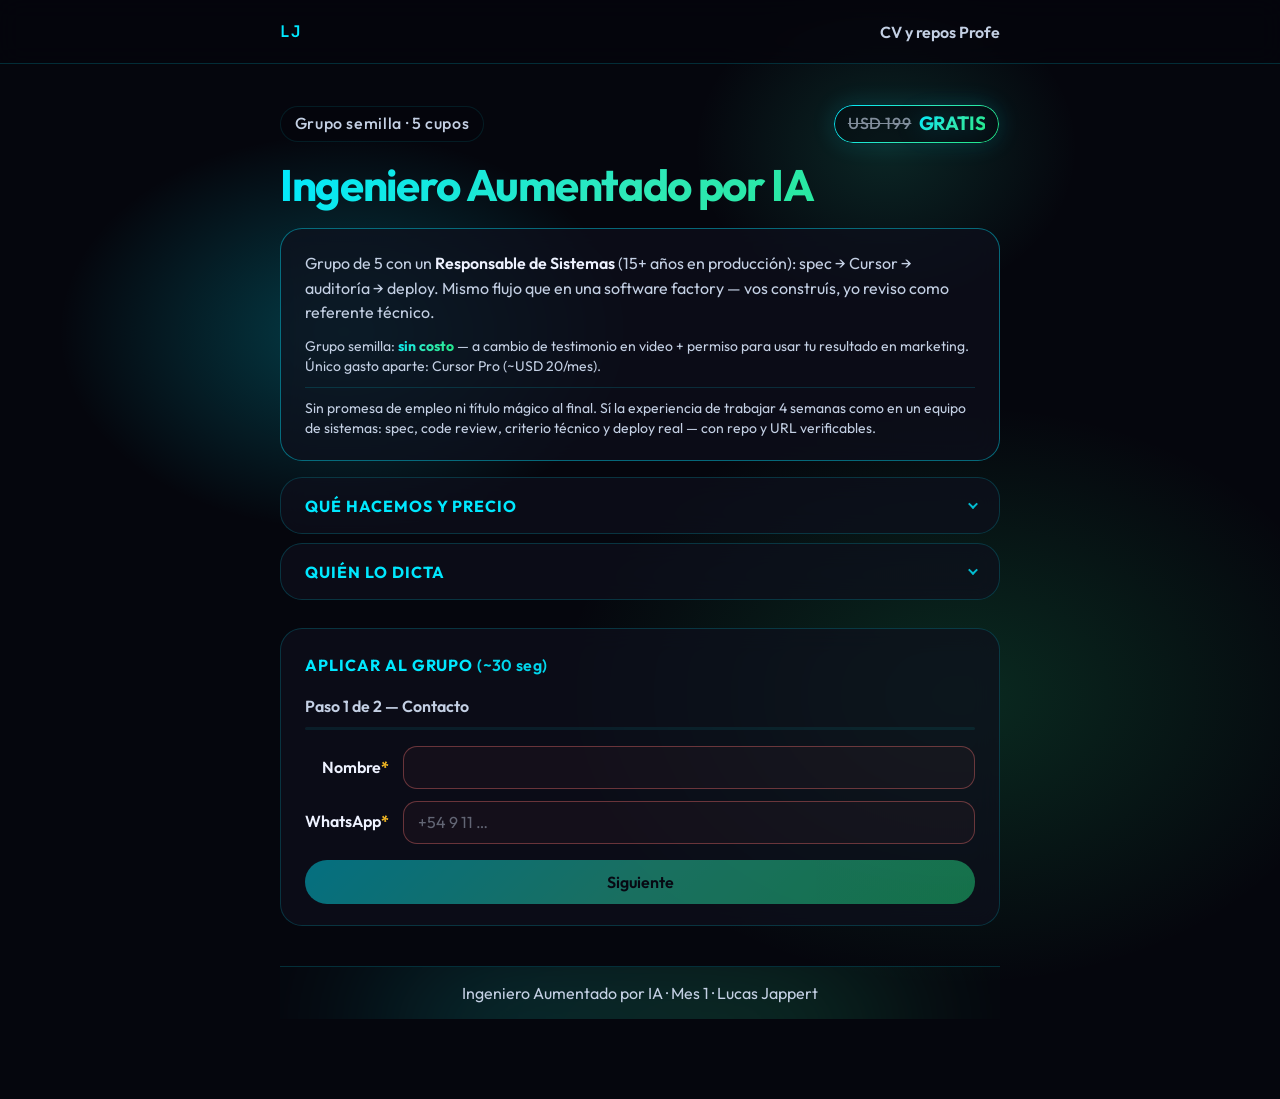
==== commit cde2d036: "asd" ====
--- a/index.html
+++ b/index.html
@@ -11,9 +11,9 @@
 	<meta name="theme-color" content="#05060d" />
 	<meta name="author" content="Lucas Jappert" />
 	<link rel="icon" type="image/svg+xml" href="favicon.svg?v=__BUILD__" />
-	<title>Backend en 4 semanas · Ingeniero Aumentado por IA</title>
+	<title>Mentoría backend con IA · Ingeniero Aumentado por IA</title>
 	<meta name="description"
-		content="Grupo Mes 1: API FastAPI en producción, repo para entrevistas y code review en vivo. 5 cupos · USD 199." />
+		content="Grupo semilla sin costo: 4 semanas simulando un equipo real — repos, PRs y code review con un tech lead de 15+ años. 5 cupos · a cambio de testimonio." />
 	<link rel="preconnect" href="https://fonts.googleapis.com" />
 	<link rel="preconnect" href="https://fonts.gstatic.com" crossorigin />
 	<link
@@ -21,6 +21,7 @@
 		rel="stylesheet" />
 	<link rel="stylesheet" href="css/styles.css?v=__BUILD__" />
 	<script src="js/config.js?v=__BUILD__"></script>
+	<script src="js/landing-env.js?v=__BUILD__"></script>
 	<!-- Red neuronal (canvas): desactivado — ver js/neural-bg.js -->
 	<!-- <script src="js/neural-bg.js?v=__BUILD__" defer></script> -->
 	<script src="js/meta-pixel.js?v=__BUILD__" defer></script>
@@ -48,21 +49,30 @@
 		</div>
 		<header class="hero">
 			<div class="hero-chips">
-				<span class="chip">5 cupos</span>
-				<span class="chip"><s class="">USD 249</s> USD 199</span>
+				<span class="chip">Grupo semilla · 5 cupos</span>
+				<span class="chip chip--price">
+					<s class="price-ref">USD 199</s>
+					<span class="price-amount">Gratis</span>
+				</span>
 			</div>
 			<h1 class="hero__title">Ingeniero Aumentado por IA</h1>
 			<p class="lead" hidden>
-				Mes 1 — en <strong>4 semanas</strong> un backend FastAPI en producción que podés mostrar en
-				entrevistas. Dejás de pegar código de Cursor sin auditarlo.
+				No es un curso grabado. Es <strong>4 semanas trabajando como en un equipo real</strong>: repos,
+				code review y un tech lead que audita tu código — con Cursor como acelerador, no como reemplazo.
 			</p>
 			<aside class="hero-trust" role="note">
 				<p class="hero-trust__main">
-					Grupo de 5 con un <strong>Responsable de Sistemas</strong> (15+ años en producción): construís tu
-					API en vivo, con review sobre tu código — mismo rigor que en un equipo serio.
+					Grupo de 5 con un <strong>Responsable de Sistemas</strong> (15+ años en producción): spec →
+					Cursor → auditoría → deploy. Mismo flujo que en una software factory — vos construís, yo reviso
+					como referente técnico.
 				</p>
 				<p class="hero-trust__disclaimer">
-					Sin promesa de empleo. Sí: link deployado, repo en GitHub y demo de 3 min verificables.
+					Grupo semilla: <span class="price-highlight">sin costo</span> — a cambio de testimonio en video + permiso para usar tu
+					resultado en marketing. Único gasto aparte: Cursor Pro (~USD 20/mes).
+				</p>
+				<p class="hero-trust__disclaimer hero-trust__disclaimer--antihumo">
+					Sin promesa de empleo ni título mágico al final. Sí la experiencia de trabajar 4 semanas como en un
+					equipo de sistemas: spec, code review, criterio técnico y deploy real — con repo y URL verificables.
 				</p>
 			</aside>
 		</header>
@@ -73,32 +83,37 @@
 
 		<details class="card card--collapsible card--programa" id="programa">
 			<summary class="card__summary">
-				<h2 class="section-title">Programa y precio</h2>
+				<h2 class="section-title">Qué hacemos y precio</h2>
 				<span class="card__chevron" aria-hidden="true"></span>
 			</summary>
 			<div class="card__panel">
 				<p>
-					En 4 semanas armás un <strong>backend que podés mostrar en una entrevista técnica</strong>: API real
-					en FastAPI, con URL pública y un repo que no da vergüenza — no un curso de sintaxis ni de
-					“prompts mágicos”.
+					En 4 semanas <strong>trabajás como en un equipo real</strong>: definís spec, Cursor genera la base,
+					vos auditás y deployás. No es teoría suelta ni prompts mágicos — es el flujo que uso con mi equipo
+					en producción.
 				</p>
 				<ul class="clean">
-					<li><strong>Proyecto del mes:</strong> API de suscripciones (usuarios, planes, auth) en un solo repo
+					<li><strong>Proyecto del mes:</strong> API de suscripciones (usuarios, planes, auth JWT) en un repo
 						que crece cada semana hasta el deploy</li>
-					<li><strong>Lo que te diferencia:</strong> saber dirigir Cursor y <strong>auditar</strong> lo que
-						genera (seguridad, tests, mantenibilidad) — con review en vivo sobre tu código</li>
-					<li><strong>Para cerrar el mes:</strong> demo de 3 min con link en producción + GitHub listo para
-						“mostrame tu último backend”</li>
+					<li><strong>Como en un laburo:</strong> code review en vivo, criterio de auditoría (seguridad,
+						tests, arquitectura) — yo como referente técnico, vos como dev del equipo</li>
+					<li><strong>Al cerrar:</strong> URL en producción + repo presentable para “mostrame tu último
+						backend”</li>
 				</ul>
 				<p class="card__note">
-					3 clases/semana (spec y arquitectura · implementación con IA · code review senior). Grupo de 5, no
-					chat 24/7.
+					3 sesiones/semana (spec · implementación con IA · review). Grupo de 5, no chat 24/7. Entrevista de
+					admisión 10 min.
+				</p>
+				<p class="card__note card__note--antihumo">
+					<strong>Antihumo:</strong> no prometemos empleo. Sí la experiencia de un equipo de devs en la práctica —
+					spec, review, deploy y entregables que podés mostrar.
 				</p>
 				<div class="meta-grid meta-grid--compact">
-					<div><strong>4 semanas</strong> · 3 clases/semana × 1,5 h</div>
-					<div><strong>Grupo:</strong> 5 personas</div>
-					<div><strong>Inversión:</strong> <s>USD 249</s> <strong>USD 199</strong>/mes — grupo fundador (+
-						Cursor Pro ~USD 20/mes)</div>
+					<div><strong>4 semanas</strong> · 3 sesiones/semana × 1,5 h (~18 h en vivo)</div>
+					<div><strong>Grupo:</strong> 5 personas · Argentina</div>
+					<div class="meta-grid__price"><strong>Grupo semilla:</strong> <s class="price-ref">USD 199</s>
+						<span class="price-highlight">Gratis</span> — a cambio de
+						testimonio en video. Único costo aparte: Cursor Pro (~USD 20/mes). Próximos grupos: USD 199+.</div>
 				</div>
 			</div>
 		</details>
--- a/css/styles.css
+++ b/css/styles.css
@@ -282,6 +282,94 @@
   color: var(--verde);
 }
 
+.chip--price {
+  position: relative;
+  display: inline-flex;
+  align-items: center;
+  gap: 0.45rem;
+  padding: 0.45rem 0.95rem;
+  font-size: var(--text-sm);
+  background: linear-gradient(
+    135deg,
+    rgba(0, 232, 255, 0.12),
+    rgba(46, 232, 184, 0.1),
+    rgba(34, 232, 132, 0.12)
+  );
+  border: none;
+  box-shadow:
+    0 0 24px rgba(0, 232, 255, 0.14),
+    inset 0 1px 0 rgba(255, 255, 255, 0.06);
+}
+
+.chip--price::before {
+  content: "";
+  position: absolute;
+  inset: 0;
+  border-radius: inherit;
+  padding: 1px;
+  background: var(--gradient-brand);
+  -webkit-mask:
+    linear-gradient(#fff 0 0) content-box,
+    linear-gradient(#fff 0 0);
+  mask:
+    linear-gradient(#fff 0 0) content-box,
+    linear-gradient(#fff 0 0);
+  -webkit-mask-composite: xor;
+  mask-composite: exclude;
+  pointer-events: none;
+}
+
+.price-ref {
+  opacity: 0.55;
+  font-weight: 500;
+  color: var(--text-muted);
+  text-decoration-thickness: 1px;
+}
+
+.price-amount,
+.price-highlight {
+  font-weight: 700;
+  background: var(--gradient-brand);
+  -webkit-background-clip: text;
+  background-clip: text;
+  color: transparent;
+}
+
+.price-amount {
+  font-size: 1.2em;
+  letter-spacing: -0.01em;
+  text-transform: uppercase;
+  filter: drop-shadow(0 0 12px rgba(0, 232, 255, 0.25));
+}
+
+.meta-grid__price {
+  padding: 0.65rem 0.85rem;
+  border-radius: var(--radius);
+  background: linear-gradient(
+    135deg,
+    rgba(0, 232, 255, 0.06),
+    rgba(46, 232, 184, 0.05),
+    rgba(34, 232, 132, 0.06)
+  );
+  border: 1px solid rgba(0, 232, 255, 0.22);
+}
+
+.hero-trust__disclaimer--antihumo {
+  margin-top: 0.5rem;
+  padding-top: 0.65rem;
+  border-top: 1px solid rgba(0, 232, 255, 0.15);
+}
+
+.card__note--antihumo {
+  margin-top: 0.75rem;
+  padding-top: 0.75rem;
+  border-top: 1px solid rgba(0, 232, 255, 0.12);
+}
+
+.card__note--antihumo strong {
+  color: var(--celeste);
+}
+
 .hero__title {
   margin: 0 0 0.75rem;
   font-size: clamp(1.85rem, 6vw, 2.75rem);
@@ -728,7 +816,7 @@
     left: 0;
     right: 0;
     bottom: 0;
-    z-index: 45;
+    z-index: 35;
     padding: 0.6rem 1rem calc(0.6rem + env(safe-area-inset-bottom, 0px));
     background: linear-gradient(
       to top,
@@ -766,7 +854,8 @@
   }
 }
 
-body.form-submitting .apply-fab {
+body.form-submitting .apply-fab,
+body.field-picker-open .apply-fab {
   display: none !important;
 }
 
